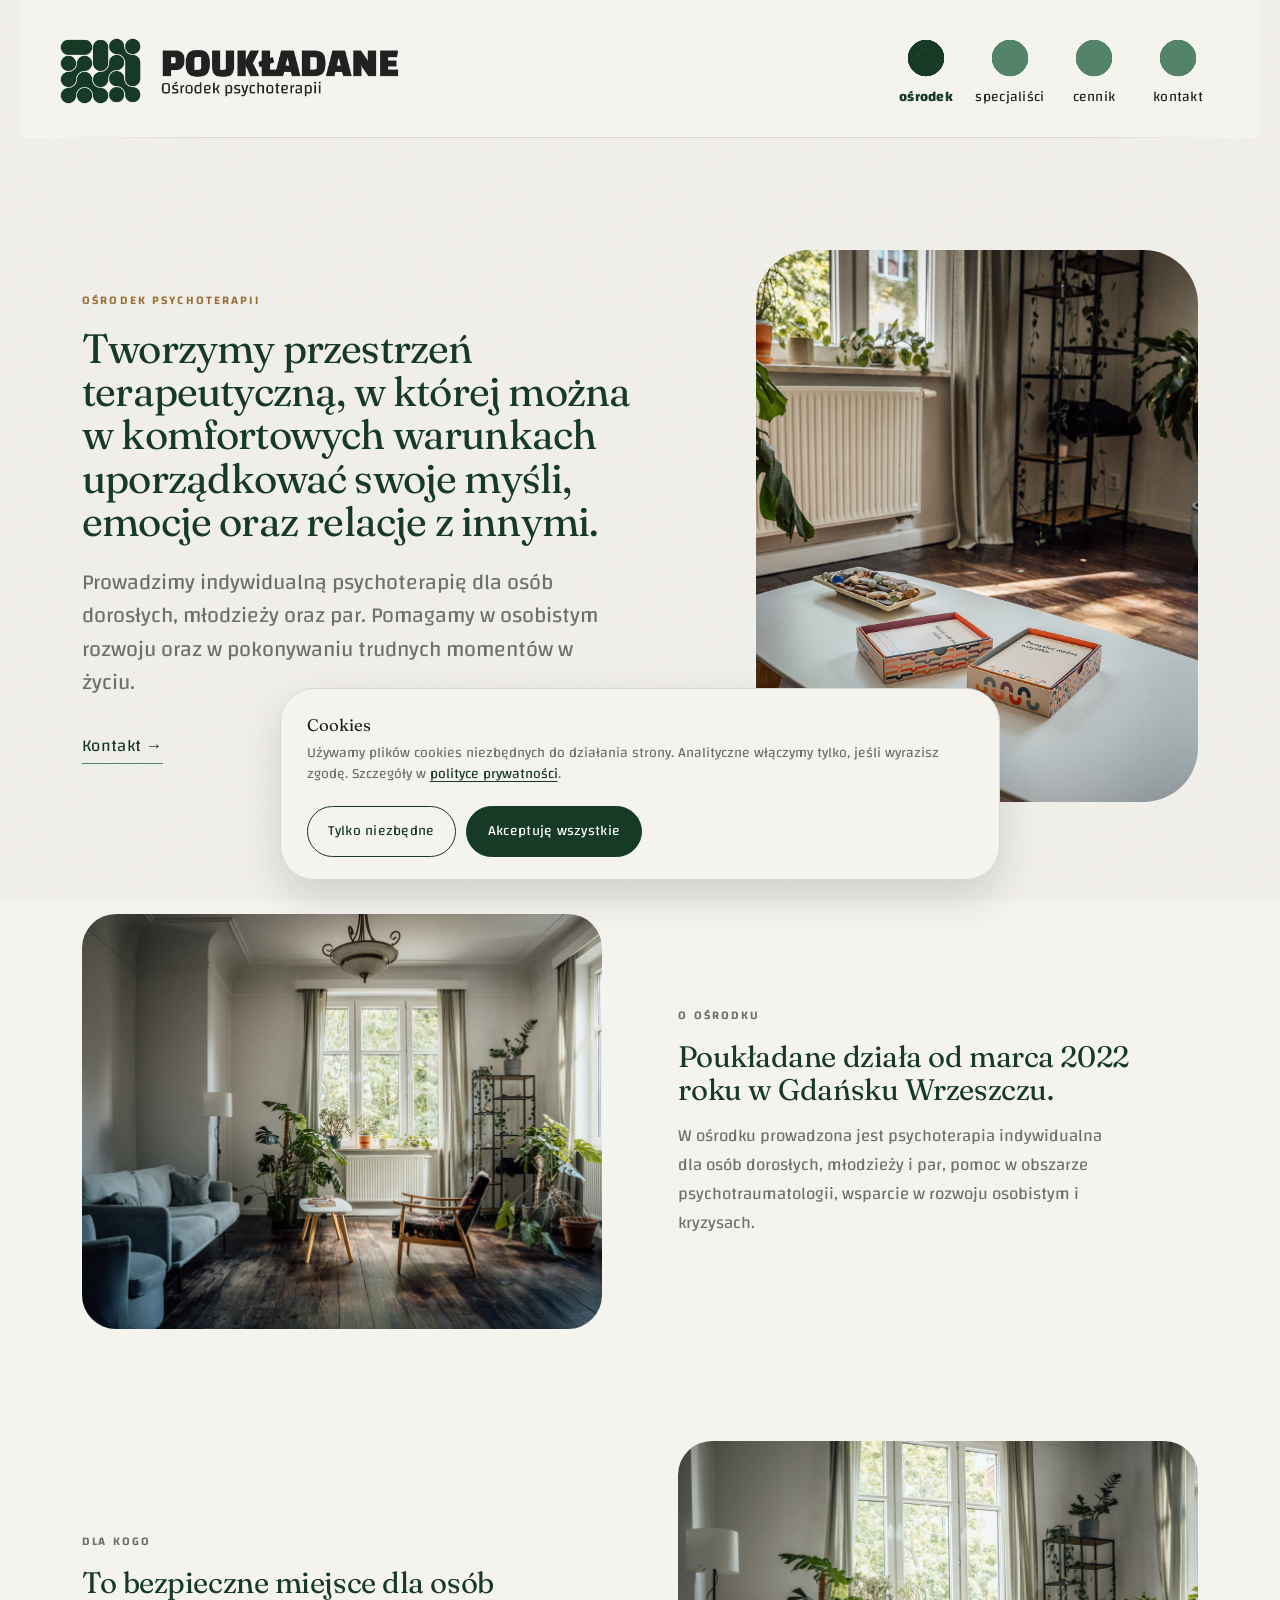
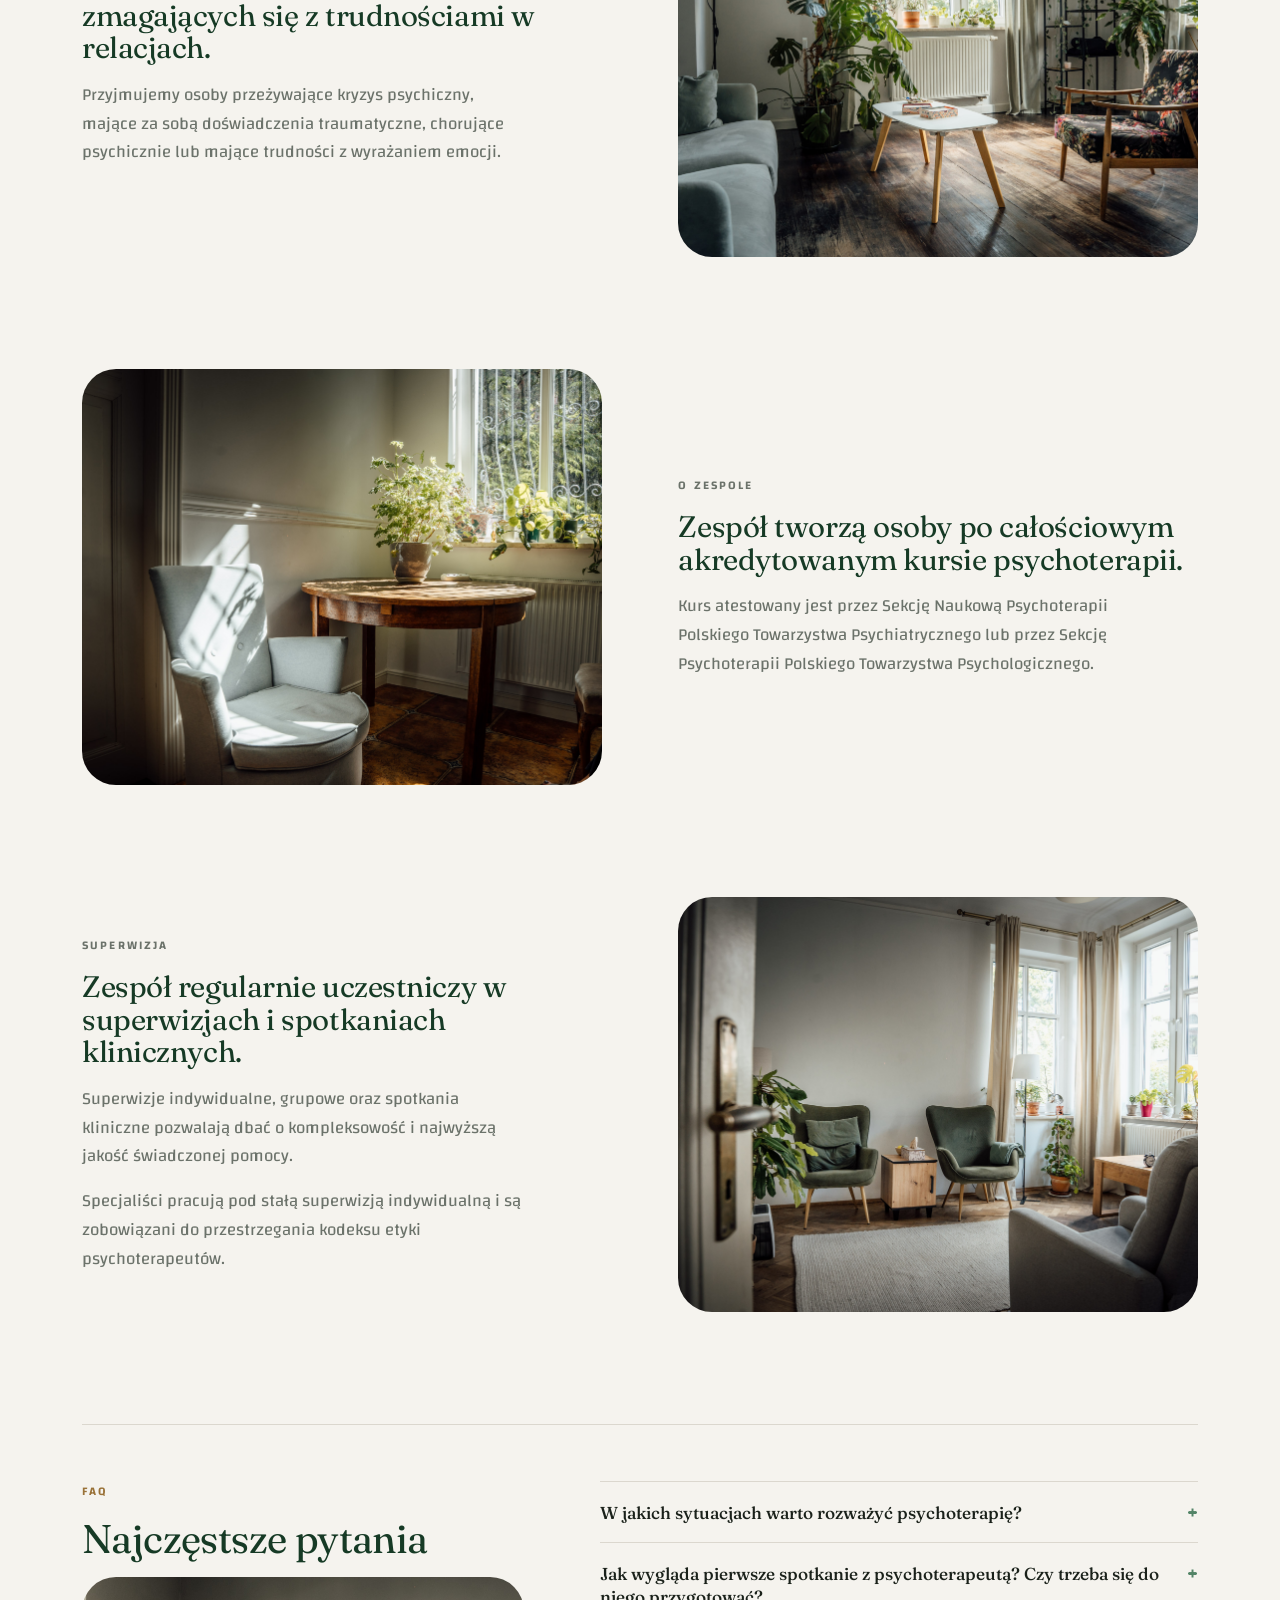
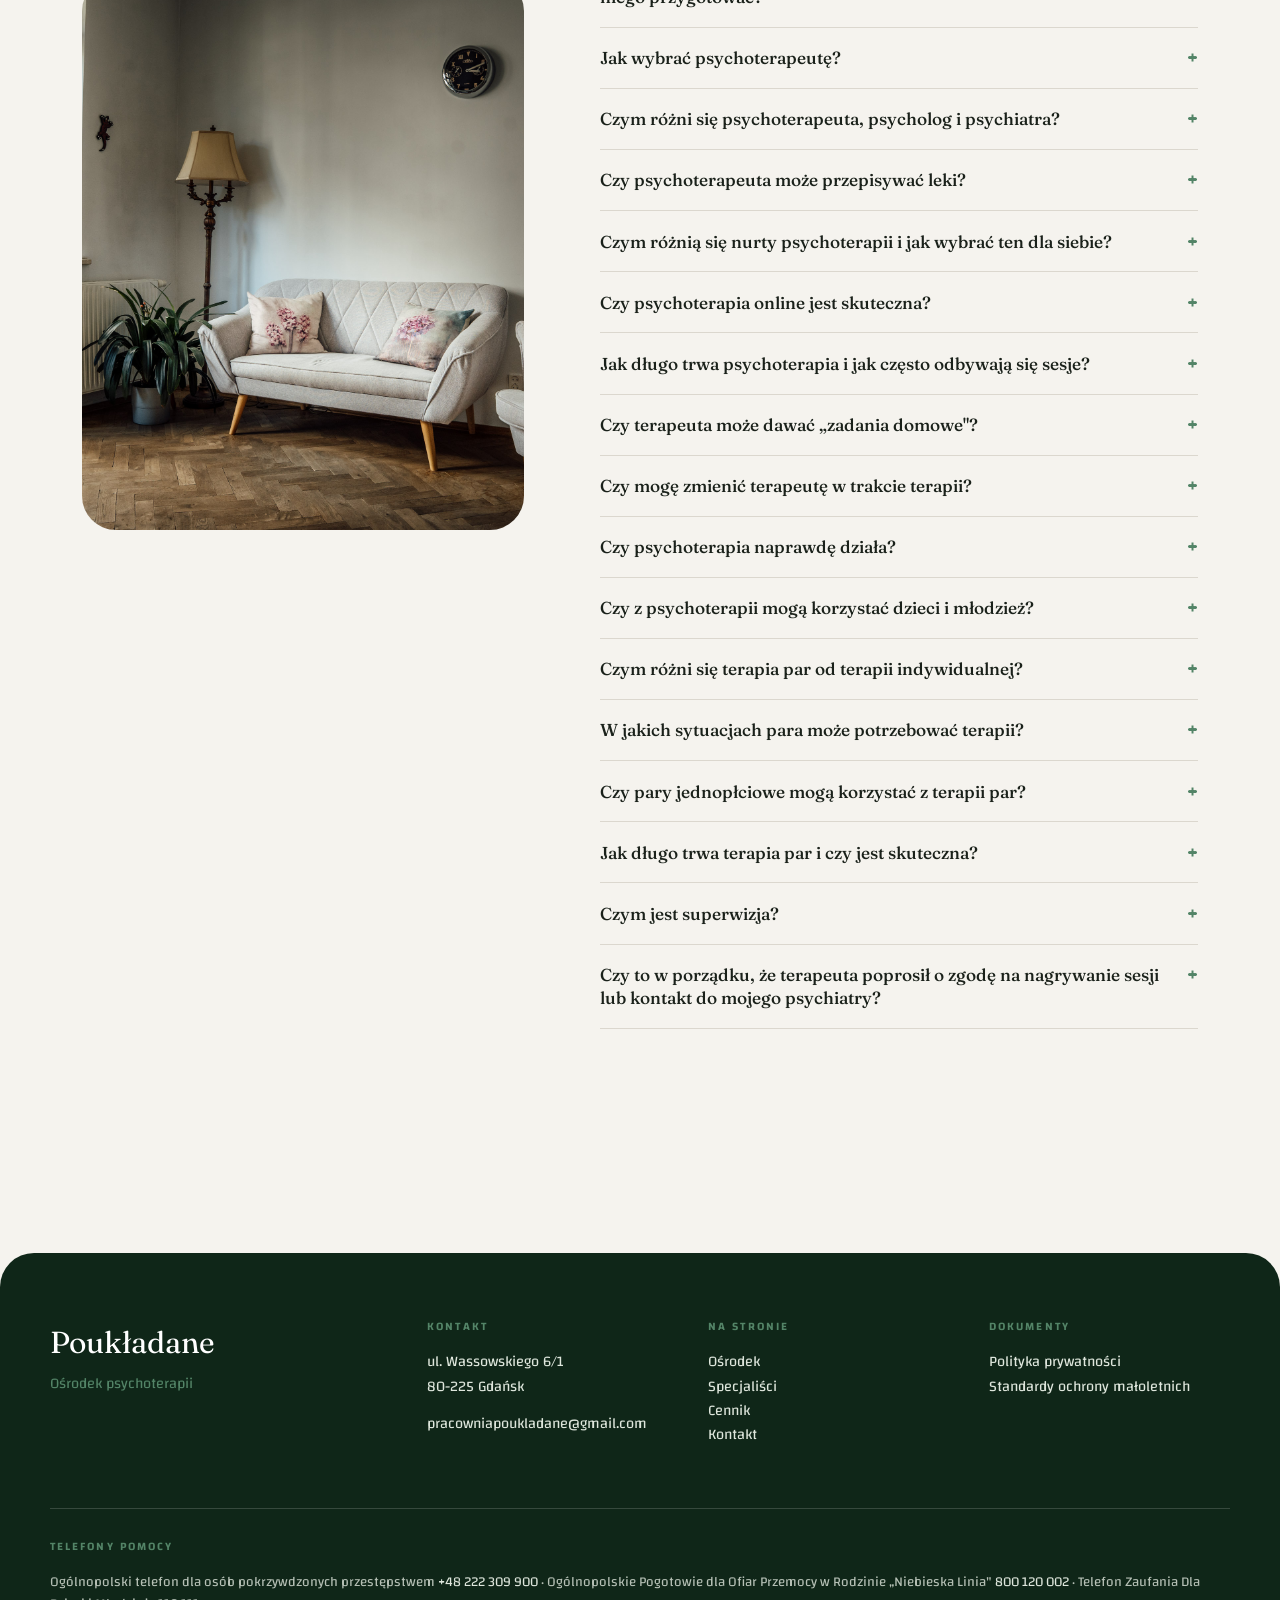
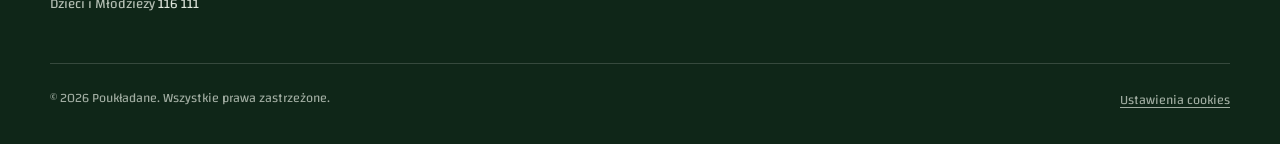
==== index.html @ e6a79c66 "Dodaj stronę Poukładane (z folderu Desktop) Co-Authored-By: Claude Haiku 5.5 <noreply@anthropic.com>" ====
<!DOCTYPE html>
<html lang="pl">
<head>
<meta charset="utf-8">
<meta name="viewport" content="width=device-width, initial-scale=1">
<title>Poukładane — Ośrodek psychoterapii w Gdańsku Wrzeszczu</title>
<meta name="description" content="Poukładane — ośrodek psychoterapii w Gdańsku Wrzeszczu. Psychoterapia indywidualna dla osób dorosłych, młodzieży i par, psychotraumatologia, wsparcie w rozwoju i kryzysach.">
<link rel="icon" href="fav.png" type="image/png">
<link rel="apple-touch-icon" href="fav.png">
<link rel="preconnect" href="https://fonts.googleapis.com">
<link rel="preconnect" href="https://fonts.gstatic.com" crossorigin>
<link href="https://fonts.googleapis.com/css2?family=Changa:wght@200..800&family=Fraunces:opsz,wght@9..144,300..700&display=swap" rel="stylesheet">
<link rel="stylesheet" href="styles.css">
</head>
<body>

<!-- Filtr gooey: musi być w DOM, ale jest niewidoczny -->
<svg class="goo-filter" aria-hidden="true">
  <defs>
    <!-- Obszar filtra rozszerzony, żeby rozmycie nie było przycinane przy krawędziach.
         Wysoki mnożnik kanału alfa (35) daje ostrą krawędź kropek —
         przy niższej wartości brzegi wychodziły miękkie i rozmyte. -->
    <filter id="gooeyness" x="-20%" y="-20%" width="140%" height="140%"
            color-interpolation-filters="sRGB">
      <feGaussianBlur in="SourceGraphic" stdDeviation="7" result="blur"/>
      <feColorMatrix in="blur" mode="matrix"
        values="1 0 0 0 0  0 1 0 0 0  0 0 1 0 0  0 0 0 35 -16" result="gooey"/>
      <feComposite in="SourceGraphic" in2="gooey" operator="atop"/>
    </filter>
  </defs>
</svg>

<!-- Belka: logo po lewej, menu po prawej -->
<header class="masthead">
  <a class="masthead__logo" href="#osrodek" data-goto="osrodek">
    <img class="logo" src="logo.png" alt="Poukładane — Ośrodek psychoterapii">
  </a>

  <nav class="nav" aria-label="Menu główne">
    <div class="nav__track">
      <input type="radio" name="nav" id="nav-osrodek"     class="nav__dot" value="osrodek" checked>
      <input type="radio" name="nav" id="nav-specjalisci" class="nav__dot" value="specjalisci">
      <input type="radio" name="nav" id="nav-cennik"      class="nav__dot" value="cennik">
      <input type="radio" name="nav" id="nav-kontakt"     class="nav__dot" value="kontakt">
      <span class="nav__ball" aria-hidden="true"></span>
    </div>
    <div class="nav__labels">
      <label class="nav__label" for="nav-osrodek">ośrodek</label>
      <label class="nav__label" for="nav-specjalisci">specjaliści</label>
      <label class="nav__label" for="nav-cennik">cennik</label>
      <label class="nav__label" for="nav-kontakt">kontakt</label>
    </div>
  </nav>
</header>

<main class="stage">
  <div class="panels">

    <!-- ══════════ OŚRODEK ══════════ -->
    <section class="panel" id="panel-osrodek">

      <div class="hero">
        <div class="hero__text">
          <p class="eyebrow">Ośrodek psychoterapii</p>
          <h1>Tworzymy przestrzeń terapeutyczną, w której można w komfortowych
          warunkach uporządkować swoje myśli, emocje oraz relacje z innymi.</h1>
          <p class="lead">Prowadzimy indywidualną psychoterapię dla osób dorosłych,
          młodzieży oraz par. Pomagamy w osobistym rozwoju oraz w pokonywaniu
          trudnych momentów w życiu.</p>
          <p class="hero__actions"><a class="cta__link" href="#kontakt" data-goto="kontakt">Kontakt →</a></p>
        </div>
        <figure class="hero__figure">
          <img src="IMG/Waso_01.jpg" alt="Wnętrze ośrodka Poukładane">
        </figure>
      </div>

      <div class="beat reveal">
        <figure class="beat__figure"><img src="IMG/Waso_02.jpg" alt="Wnętrze ośrodka" loading="lazy"></figure>
        <div class="beat__text">
          <p class="eyebrow">O ośrodku</p>
          <h2>Poukładane działa od marca 2022 roku w Gdańsku Wrzeszczu.</h2>
          <p>W ośrodku prowadzona jest psychoterapia indywidualna dla osób dorosłych,
          młodzieży i par, pomoc w obszarze psychotraumatologii, wsparcie w rozwoju
          osobistym i kryzysach.</p>
        </div>
      </div>

      <div class="beat beat--flip reveal">
        <figure class="beat__figure"><img src="IMG/Waso_03.jpg" alt="Wnętrze ośrodka" loading="lazy"></figure>
        <div class="beat__text">
          <p class="eyebrow">Dla kogo</p>
          <h2>To bezpieczne miejsce dla osób zmagających się z trudnościami w relacjach.</h2>
          <p>Przyjmujemy osoby przeżywające kryzys psychiczny, mające za sobą doświadczenia
          traumatyczne, chorujące psychicznie lub mające trudności z wyrażaniem emocji.</p>
        </div>
      </div>

      <div class="beat reveal">
        <figure class="beat__figure"><img src="IMG/Waso_04.jpg" alt="Wnętrze ośrodka" loading="lazy"></figure>
        <div class="beat__text">
          <p class="eyebrow">O zespole</p>
          <h2>Zespół tworzą osoby po całościowym akredytowanym kursie psychoterapii.</h2>
          <p>Kurs atestowany jest przez Sekcję Naukową Psychoterapii Polskiego Towarzystwa
          Psychiatrycznego lub przez Sekcję Psychoterapii Polskiego Towarzystwa
          Psychologicznego.</p>
        </div>
      </div>

      <div class="beat beat--flip reveal">
        <figure class="beat__figure"><img src="IMG/Waso_05.jpg" alt="Wnętrze ośrodka" loading="lazy"></figure>
        <div class="beat__text">
          <p class="eyebrow">Superwizja</p>
          <h2>Zespół regularnie uczestniczy w superwizjach i spotkaniach klinicznych.</h2>
          <p>Superwizje indywidualne, grupowe oraz spotkania kliniczne pozwalają dbać
          o kompleksowość i najwyższą jakość świadczonej pomocy.</p>
          <p>Specjaliści pracują pod stałą superwizją indywidualną i są zobowiązani
          do przestrzegania kodeksu etyki psychoterapeutów.</p>
        </div>
      </div>

      <!-- ── FAQ ── -->
      <section class="block">
        <div class="faq">
          <div class="faq__head">
            <p class="eyebrow">FAQ</p>
            <h2>Najczęstsze pytania</h2>
            <figure class="faq__figure reveal"><img src="IMG/Waso_06.jpg" alt="Wnętrze ośrodka" loading="lazy"></figure>
          </div>

          <div class="faq__list">
            <details>
              <summary>W jakich sytuacjach warto rozważyć psychoterapię?</summary>
              <p>Na terapię warto się zgłosić zawsze wtedy, gdy czujesz, że coś w Twoim życiu
              sprawia Ci trudność, przytłacza Cię, niepokoi lub powtarza się, mimo Twoich starań,
              żeby to zmienić.</p>
              <p>Psychoterapia może pomóc, jeśli:</p>
              <ul>
                <li>trudno Ci radzić sobie z emocjami, stresem, lękiem czy poczuciem winy,</li>
                <li>masz problemy w relacjach, w pracy lub w podejmowaniu decyzji,</li>
                <li>przeżywasz żałobę, stratę, rozstanie,</li>
                <li>chcesz lepiej zrozumieć siebie, swoje potrzeby i sposób funkcjonowania.</li>
              </ul>
              <p>Nie musisz mieć jasno określonego celu — psychoterapeuta pomoże Ci go wspólnie
              doprecyzować podczas pierwszych spotkań.</p>
            </details>

            <details>
              <summary>Jak wygląda pierwsze spotkanie z psychoterapeutą? Czy trzeba się do niego przygotować?</summary>
              <p>Nie musisz się specjalnie przygotowywać. Pierwsza konsultacja to rozmowa, podczas
              której terapeuta stara się poznać Twoją sytuację, zrozumieć, co Cię do niego sprowadza
              i jak mógłby Ci pomóc.</p>
              <p>To też moment, żebyś Ty mogła/mógł zobaczyć, czy dobrze czujesz się w kontakcie
              z tą osobą.</p>
              <p>Warto jedynie pomyśleć, co skłoniło Cię do poszukania pomocy i czego potrzebujesz —
              resztę ustalicie wspólnie.</p>
            </details>

            <details>
              <summary>Jak wybrać psychoterapeutę?</summary>
              <p>Najważniejsze jest to, byś czuł/a się z terapeutą bezpiecznie i swobodnie. Warto
              zwrócić uwagę na jego kwalifikacje (ukończona szkoła psychoterapii, doświadczenie,
              superwizja), ale też na to, czy sposób jego pracy Ci odpowiada.</p>
              <p>Zaufanie i poczucie zrozumienia to podstawa skutecznej terapii.</p>
            </details>

            <details>
              <summary>Czym różni się psychoterapeuta, psycholog i psychiatra?</summary>
              <p><strong>Psycholog</strong> — ukończył studia psychologiczne. Może prowadzić diagnozy
              psychologiczne, konsultacje i udzielać wsparcia.</p>
              <p><strong>Psychoterapeuta</strong> — to osoba z wyższym wykształceniem (najczęściej
              po studiach psychologicznych) po dodatkowym, kilkuletnim szkoleniu z psychoterapii,
              przygotowana do prowadzenia długoterminowej pracy terapeutycznej.</p>
              <p><strong>Psychiatra</strong> — to lekarz, który może przepisywać leki i prowadzić
              leczenie farmakologiczne. Zdarza się, że psychiatrzy mają również ukończone szkolenie
              z psychoterapii i pracują także terapeutycznie.</p>
              <p>Czasem skuteczne wsparcie wymaga współpracy tych specjalistów.</p>
            </details>

            <details>
              <summary>Czy psychoterapeuta może przepisywać leki?</summary>
              <p>Nie. Leki może przepisać tylko lekarz psychiatra. Jeśli terapeuta uzna,
              że farmakoterapia mogłaby Ci pomóc, zaproponuje konsultację u psychiatry.</p>
            </details>

            <details>
              <summary>Czym różnią się nurty psychoterapii i jak wybrać ten dla siebie?</summary>
              <p>Psychoterapia ma różne „języki" — czyli nurty, np. psychodynamiczny,
              poznawczo-behawioralny, systemowy czy humanistyczny. Różnią się podejściem i metodami,
              ale cel jest wspólny: zrozumienie Ciebie i wsparcie w zmianie.</p>
              <p>Nie musisz znać się na nurtach — terapeuta wyjaśni, jak pracuje i czy to podejście
              może być dla Ciebie odpowiednie.</p>
            </details>

            <details>
              <summary>Czy psychoterapia online jest skuteczna?</summary>
              <p>Tak. Psychoterapia online jest pełnoprawną i skuteczną formą pracy terapeutycznej,
              także jeśli z jakiegoś powodu nie możesz lub nie chcesz spotykać się na żywo, to jest
              to dobra alternatywa. Spotkania odbywają się przez bezpieczne platformy wideo,
              a terapeuta pracuje w taki sam sposób, jak w gabinecie.</p>
              <p>Warto jednak zaznaczyć, że nie wszyscy terapeuci oferują terapię online.</p>
            </details>

            <details>
              <summary>Jak długo trwa psychoterapia i jak często odbywają się sesje?</summary>
              <p>Czas trwania terapii zależy od Twoich potrzeb i celów. Zazwyczaj spotkania
              odbywają się raz w tygodniu i trwają 50 minut.</p>
              <p>Niektóre terapie trwają kilka miesięcy, inne — rok lub kilka lat. Ważne, by tempo
              było dostosowane do Ciebie i Twojej gotowości na zmianę.</p>
            </details>

            <details>
              <summary>Czy terapeuta może dawać „zadania domowe"?</summary>
              <p>Czasem tak. Niektórzy terapeuci proponują refleksje lub ćwiczenia między sesjami —
              ma to pomóc w utrwalaniu zmian. Nie jest to jednak obowiązek — każda terapia ma inny
              rytm i styl pracy.</p>
            </details>

            <details>
              <summary>Czy mogę zmienić terapeutę w trakcie terapii?</summary>
              <p>Tak, możesz. Warto jednak najpierw porozmawiać o tym ze swoim terapeutą — otwarcie
              i szczerze. Taka rozmowa często bywa ważnym momentem w procesie i może pomóc zrozumieć,
              co się dzieje w relacji terapeutycznej.</p>
              <p>Jeśli po rozmowie nadal chcesz zmienić terapeutę, dobrze jest wspólnie podsumować
              dotychczasową pracę i zakończyć terapię w sposób domknięty.</p>
            </details>

            <details>
              <summary>Czy psychoterapia naprawdę działa?</summary>
              <p>Tak — skuteczność psychoterapii została potwierdzona w wielu badaniach naukowych.</p>
              <p>Efekty to m.in. lepsze rozumienie siebie, większa odporność emocjonalna, poprawa
              relacji i jakości życia.</p>
              <p>Zmiana bywa procesem, który wymaga czasu i zaangażowania, ale naprawdę przynosi
              trwałe rezultaty.</p>
            </details>

            <details>
              <summary>Czy z psychoterapii mogą korzystać dzieci i młodzież?</summary>
              <p>Tak. W naszym ośrodku pracują terapeuci specjalizujący się w pracy z dziećmi
              i nastolatkami.</p>
              <p>Terapia dzieci różni się od terapii dorosłych — często wykorzystuje zabawę, rysunek,
              metaforę. Rodzice lub opiekunowie są zwykle włączeni w proces terapeutyczny.</p>
            </details>

            <details>
              <summary>Czym różni się terapia par od terapii indywidualnej?</summary>
              <p>W terapii par pracujemy nad relacją — nad sposobem komunikacji, bliskością,
              zrozumieniem siebie nawzajem.</p>
              <p>To nie terapia jednej osoby „przeciwko" drugiej, lecz wspólna przestrzeń do rozmowy
              i odbudowy więzi.</p>
            </details>

            <details>
              <summary>W jakich sytuacjach para może potrzebować terapii?</summary>
              <p>Kiedy w relacji pojawia się trudność, której nie udaje się wspólnie przezwyciężyć —
              np. częste konflikty, brak bliskości, trudność w komunikacji, zdrada, rozbieżne potrzeby.</p>
              <p>Terapia par to szansa na lepsze zrozumienie siebie i partnera, niezależnie od tego,
              czy para chce odbudować związek, czy dojść do decyzji o rozstaniu w sposób spokojny
              i świadomy.</p>
            </details>

            <details>
              <summary>Czy pary jednopłciowe mogą korzystać z terapii par?</summary>
              <p>Oczywiście. Terapia par jest dla wszystkich osób tworzących związek — niezależnie
              od płci czy orientacji. Każda relacja może potrzebować wsparcia i zrozumienia.</p>
            </details>

            <details>
              <summary>Jak długo trwa terapia par i czy jest skuteczna?</summary>
              <p>Czas trwania zależy od problemu i motywacji obojga partnerów. Zazwyczaj trwa kilka
              miesięcy do około roku.</p>
              <p>Skuteczność terapii zależy od zaangażowania i gotowości do pracy po obu stronach —
              terapeuty i pary.</p>
            </details>

            <details>
              <summary>Czym jest superwizja?</summary>
              <p>Superwizja to spotkania psychoterapeuty z bardziej doświadczonym specjalistą,
              podczas których omawia on swoją pracę (anonimowo, bez danych osobowych pacjentów).</p>
              <p>Celem superwizji jest zapewnienie najwyższej jakości terapii i bezpieczeństwa
              dla pacjentów.</p>
            </details>

            <details>
              <summary>Czy to w porządku, że terapeuta poprosił o zgodę na nagrywanie sesji lub kontakt do mojego psychiatry?</summary>
              <p>Tak — to standardowe, etyczne praktyki.</p>
              <p>Terapeuta może poprosić o zgodę na nagranie sesji wyłącznie w celach szkoleniowych
              lub superwizyjnych, zawsze z Twoją pisemną zgodą.</p>
              <p>Kontakt do psychiatry lub innego specjalisty może być potrzebny dla zapewnienia
              ciągłości opieki i bezpieczeństwa — zawsze z poszanowaniem Twojej prywatności.</p>
            </details>
          </div>
        </div>
      </section>
    </section>

    <!-- ══════════ SPECJALIŚCI ══════════ -->
    <section class="panel" id="panel-specjalisci" hidden>
      <div class="opener">
        <p class="eyebrow">Specjaliści</p>
        <h1>Zespół</h1>
      </div>

      <div class="beat reveal">
        <figure class="beat__figure beat__figure--round"><img src="IMG/portrait.jpg" alt="Dorota Pytel" loading="lazy"></figure>
        <div class="beat__text">
          <p class="role">certyfikowany psychotraumatolog, psychoterapeutka, terapeutka rodzinna,
          socjoterapeutka, pedagog resocjalizacji</p>
          <h2>Dorota Pytel</h2>
          <p>Specjalizuje się w terapii indywidualnej dla nastolatków i dorosłych, którzy doświadczyli
          kryzysu, traumy lub trudności emocjonalnych. Pracuje również z osobami z depresją,
          zaburzeniem osobowości. Pracuje z parami i rodzinami, wspierając ich w lepszym rozumieniu
          siebie i poprawie komunikacji. Prowadzi diagnozę w kierunku dysocjacyjnych zaburzeń
          tożsamości testem TADS-I oraz diagnozy psychotraumatologiczne.</p>
          <p class="note">Ukończyła całościowy kurs psychoterapii atestowany przez Polskie Towarzystwo
          Psychiatryczne i akredytowany przez Polskie Towarzystwo Psychologiczne, czteroletnie
          szkolenie z psychotraumatologii, Podyplomowe Studia Psychologii Klinicznej, szkolenie
          z Systemowej Terapii Rodzin, Studium Zaburzeń Odżywiania przy Ogólnopolskim Centrum
          Zaburzeń Odżywiania. Aktualnie uczy się w Podyplomowym Studium Psychoterapii dzieci
          i młodzieży. Pracuje w nurcie integracyjnym ze szczególnym uwzględnieniem nurtu
          psychodynamicznego i systemowego.</p>
        </div>
      </div>

      <div class="beat reveal">
        <figure class="beat__figure beat__figure--round"><img src="IMG/portrait.jpg" alt="Sylwia Ćwiek-Górska" loading="lazy"></figure>
        <div class="beat__text">
          <p class="role">psycholog, psychoterapeutka w procesie certyfikacji</p>
          <h2>Sylwia Ćwiek-Górska</h2>
          <p>Prowadzi psychoterapię indywidualną dla osób dorosłych.</p>
          <p class="note">Ukończyła całościowy akredytowany kurs psychoterapii atestowany przez
          SNP PTP i SP PTP. Członkini Sekcji Naukowej Psychoterapii Polskiego Towarzystwa
          Psychiatrycznego oraz Sekcji Psychoterapii Polskiego Towarzystwa Psychologicznego.
          Pracuje w podejściu ericksonowskim.</p>
        </div>
      </div>

      <div class="beat reveal">
        <figure class="beat__figure beat__figure--round"><img src="IMG/portrait.jpg" alt="Anna Szymańczyk" loading="lazy"></figure>
        <div class="beat__text">
          <p class="role">psycholog i psychoterapeutka w trakcie certyfikacji</p>
          <h2>Anna Szymańczyk</h2>
          <p>Pracuje z osobami dorosłymi. Ma doświadczenie w pracy z osobami przeżywającymi różnego
          rodzaju traumy, kryzysy oraz stratę. Zawodowo była związana ze szpitalem św. Wojciecha
          w Gdańsku, gdzie udzielała wsparcia psychologicznego kobietom w okresie okołoporodowym.
          W ramach projektu „Przystanek Mama" prowadziła konsultacje psychologiczne, koncentrując się
          na wczesnym wykrywaniu depresji poporodowej.</p>
          <p class="note">Stale rozwija swoje kompetencje, uczestnicząc w licznych kursach
          i szkoleniach. Jest członkiem Sekcji Psychoterapii Polskiego Towarzystwa Psychologicznego.
          Pracuje w oparciu o model integracyjny, łącząc podejścia różnych szkół psychoterapeutycznych
          i indywidualnie dostosowując metody pracy do potrzeb pacjentów.</p>
        </div>
      </div>

      <div class="beat reveal">
        <figure class="beat__figure beat__figure--round"><img src="IMG/portrait.jpg" alt="Agnieszka Nowak" loading="lazy"></figure>
        <div class="beat__text">
          <p class="role">psycholożka, psychoterapeutka integratywna i psychodietetyczka</p>
          <h2>Agnieszka Nowak</h2>
          <p>Certyfikowana Terapeutka Psychoterapii Pozytywnej Transkulturowej (WAPP, Wiesbaden,
          Niemcy). Członkini Polskiego Towarzystwa Psychoterapii Stosowanej (PTPS).</p>
          <p class="note">Pracuje w nurcie integratywnym, łącząc techniki ericksonowskie, systemowe
          i Psychoterapię Pozytywną Transkulturową. Jej podejście opiera się na akceptacji,
          elastyczności i dostosowaniu metod do indywidualnych potrzeb pacjenta, co umożliwia rozwój
          jego wewnętrznego potencjału.</p>
        </div>
      </div>

      <div class="beat reveal">
        <figure class="beat__figure beat__figure--round"><img src="IMG/portrait.jpg" alt="Miriam Gajda" loading="lazy"></figure>
        <div class="beat__text">
          <p class="role">psycholog, psychoonkolog i psychoterapeutka</p>
          <h2>Miriam Gajda</h2>
          <p>Prowadzi psychoterapię indywidualną (dorosłych i młodzieży), terapię par oraz rodzin.
          Zajmuje się również szkoleniami i warsztatami z obszaru psychoedukacji i rozwoju
          umiejętności miękkich.</p>
          <p class="note">Pracuje integracyjnie w podejściach systemowym i humanistycznym (Gestalt),
          wykorzystując również techniki poznawczo-behawioralne oraz ACT (Terapia Akceptacji
          i Zaangażowania). Doświadczenie zdobywała pracując w gabinecie prywatnym, podczas pracy
          i staży klinicznych na oddziałach psychiatrycznych, w środowiskowych domach samopomocy
          oraz w hospicjum.</p>
        </div>
      </div>
    </section>

    <!-- ══════════ CENNIK ══════════ -->
    <section class="panel" id="panel-cennik" hidden>
      <div class="opener">
        <p class="eyebrow">Stawki</p>
        <h1>Cennik</h1>
      </div>

      <table class="price">
        <tbody>
          <tr>
            <th scope="row">konsultacja<span>pierwsze 2-4 spotkania poprzedzające rozpoczęcie psychoterapii</span></th>
            <td>50 min</td>
            <td>180-220 zł</td>
          </tr>
          <tr>
            <th scope="row">psychoterapia indywidualna<span>po okresie konsultacyjnym, dotyczy osób dorosłych i młodzieży po 13 r.ż.</span></th>
            <td>50 min</td>
            <td>180-220 zł</td>
          </tr>
          <tr>
            <th scope="row">psychoterapia pary</th>
            <td>50 min</td>
            <td>250 zł</td>
          </tr>
          <tr>
            <th scope="row">terapia rodzinna</th>
            <td>75 min</td>
            <td>300 zł</td>
          </tr>
        </tbody>
      </table>

      <figure class="wide-figure reveal">
        <img src="IMG/Waso_07.jpg" alt="Wnętrze ośrodka" loading="lazy">
      </figure>
    </section>

    <!-- ══════════ KONTAKT ══════════ -->
    <section class="panel" id="panel-kontakt" hidden>
      <div class="opener">
        <p class="eyebrow">Rejestracja</p>
        <h1>Kontakt</h1>
      </div>

      <div class="beat reveal">
        <figure class="beat__figure"><img src="IMG/Waso_08.jpg" alt="Wnętrze ośrodka" loading="lazy"></figure>
        <div class="beat__text">
          <h2>Poukładane Ośrodek Psychoterapii</h2>
          <p>ul. Wassowskiego 6/1<br>80-225 Gdańsk</p>
          <p><a href="mailto:pracowniapoukladane@gmail.com">pracowniapoukladane@gmail.com</a></p>
        </div>
      </div>

      <figure class="wide-figure reveal">
        <img src="IMG/Waso_09.jpg" alt="Wnętrze ośrodka" loading="lazy">
      </figure>
    </section>

  </div>
</main>

<footer class="footer">
  <div class="footer__inner">
    <div class="footer__brand">
      <p class="footer__name">Poukładane</p>
      <p class="footer__tag">Ośrodek psychoterapii</p>
    </div>

    <div class="footer__col">
      <p class="footer__head">Kontakt</p>
      <p>ul. Wassowskiego 6/1<br>80-225 Gdańsk</p>
      <p><a href="mailto:pracowniapoukladane@gmail.com">pracowniapoukladane@gmail.com</a></p>
    </div>

    <div class="footer__col">
      <p class="footer__head">Na stronie</p>
      <p>
        <a href="#osrodek" data-goto="osrodek">Ośrodek</a><br>
        <a href="#specjalisci" data-goto="specjalisci">Specjaliści</a><br>
        <a href="#cennik" data-goto="cennik">Cennik</a><br>
        <a href="#kontakt" data-goto="kontakt">Kontakt</a>
      </p>
    </div>

    <div class="footer__col">
      <p class="footer__head">Dokumenty</p>
      <p>
        <a href="polityka-prywatnosci.html">Polityka prywatności</a><br>
        <a href="standardy-ochrony-maloletnich.html">Standardy ochrony małoletnich</a>
      </p>
    </div>
  </div>

  <div class="footer__help">
    <p class="footer__head">Telefony pomocy</p>
    <p>
      Ogólnopolski telefon dla osób pokrzywdzonych przestępstwem <a href="tel:+48222309900">+48 222 309 900</a> ·
      Ogólnopolskie Pogotowie dla Ofiar Przemocy w Rodzinie „Niebieska Linia" <a href="tel:800120002">800 120 002</a> ·
      Telefon Zaufania Dla Dzieci i Młodzieży <a href="tel:116111">116 111</a>
    </p>
  </div>

  <div class="footer__base">
    <p>© <span id="year">2026</span> Poukładane. Wszystkie prawa zastrzeżone.</p>
    <p><button class="footer__cookies" type="button" data-cookie-reopen>Ustawienia cookies</button></p>
  </div>
</footer>

<!-- Powrót na górę -->
<button class="to-top" type="button" data-to-top aria-label="Wróć na górę strony">
  <svg viewBox="0 0 24 24" aria-hidden="true" focusable="false">
    <path d="M12 19V5M12 5l-6 6M12 5l6 6" fill="none" stroke="currentColor"
          stroke-width="1.8" stroke-linecap="round" stroke-linejoin="round"/>
  </svg>
</button>

<!-- Baner cookies -->
<div class="cookies" id="cookies" hidden>
  <div class="cookies__text">
    <p class="cookies__title">Cookies</p>
    <p>Używamy plików cookies niezbędnych do działania strony. Analityczne włączymy tylko,
    jeśli wyrazisz zgodę. Szczegóły w <a href="polityka-prywatnosci.html">polityce prywatności</a>.</p>
  </div>
  <div class="cookies__actions">
    <button class="btn btn--ghost" type="button" data-cookie="reject">Tylko niezbędne</button>
    <button class="btn" type="button" data-cookie="accept">Akceptuję wszystkie</button>
  </div>
</div>

<script src="script.js"></script>
</body>
</html>
---- styles.css ----
/* ════════════════════════════════════════════
   POUKŁADANE — style
   ════════════════════════════════════════════ */

:root{
  /* paleta */
  --bg:        #F5F3EE;   /* papierowa, lekko ciepła biel */
  --main:      #163A25;   /* kolor marki */
  --secondary: #538467;   /* kolor marki — wspierający */
  --brass:     #9A7238;   /* ciepły akcent */
  --ink:       #1A211A;
  --muted:     #6B726A;
  --hair:      #DBD7CE;
  --deep:      #0F2618;   /* stopka */

  --font-display: "Fraunces", Georgia, serif;
  --font-ui:      "Changa", sans-serif;

  /* menu — wymiary 1:1 z oryginalnego kodu */
  --dot: 38px;        /* średnica kropki */
  --dot-mx: 23px;     /* margines poziomy — odstęp między kropkami */
  --dot-my: 7px;      /* margines pionowy — wysokość rzędu */
  --ball: 19px;       /* średnica wskaźnika */
  --pitch: 84px;      /* rozstaw = --dot + 2 × --dot-mx */

  --travel: 800ms;

  /* zaokrąglenia zdjęć */
  --round: 34px;
}

*{ box-sizing: border-box; }

html{ scroll-behavior: smooth; }

body{
  position: relative;
  margin: 0;
  overflow-x: hidden;
  background: var(--bg);
  color: var(--ink);
  font-family: var(--font-ui);
  font-size: 17px;
  line-height: 1.7;
  -webkit-font-smoothing: antialiased;
}

/* delikatne ziarno papieru zamiast animowanych plamek */
body::before{
  content: "";
  position: fixed;
  inset: 0;
  z-index: 0;
  pointer-events: none;
  opacity: .32;
  background-image: url("data:image/svg+xml,%3Csvg xmlns='http://www.w3.org/2000/svg' width='160' height='160'%3E%3Cfilter id='n'%3E%3CfeTurbulence type='fractalNoise' baseFrequency='.85' numOctaves='3'/%3E%3C/filter%3E%3Crect width='100%25' height='100%25' filter='url(%23n)' opacity='.5'/%3E%3C/svg%3E");
}

.goo-filter{ position: absolute; width: 0; height: 0; left: -9999px; }

/* ────────────────────────────────────────────
   BELKA — logo po lewej, menu po prawej
   ──────────────────────────────────────────── */
.masthead{
  position: sticky;
  top: 0;
  z-index: 30;
  background: var(--bg);
  display: grid;
  grid-template-columns: auto 1fr;
  align-items: center;
  gap: clamp(3rem, 10vw, 9rem);
  max-width: 1240px;
  margin: 0 auto;
  padding: 2rem 2.5rem 1.75rem;
}

/* delikatny cień, gdy belka przykleja się do góry i podjeżdża pod nią treść */
.masthead{ transition: box-shadow .3s ease, padding .3s ease; }
body.is-stuck .masthead{ box-shadow: 0 6px 22px rgba(15, 38, 24, .07); }

/* cienka linia pod belką — na całą szerokość okna */
.masthead::after{
  content: "";
  position: absolute;
  left: 2.5rem;
  right: 2.5rem;
  bottom: 0;
  height: 1px;
  background: linear-gradient(to right, transparent, var(--hair) 12%, var(--hair) 88%, transparent);
}

.masthead__logo{ display: block; line-height: 0; }

/* podstrony tekstowe: w belce jest samo logo */
.masthead:not(:has(.nav)){ grid-template-columns: 1fr; }

.logo{
  width: min(340px, 62vw);
  height: auto;
  display: block;
}

.masthead__spacer{ display: none; }

/* ────────────────────────────────────────────
   MENU — gooey (mechanika i wymiary 1:1 z oryginału)
   ──────────────────────────────────────────── */
.nav{
  display: flex;
  flex-direction: column;
  align-items: flex-end;
  justify-self: end;
}

.nav__track{
  display: flex;
  filter: url('#gooeyness');
  overflow: hidden;
  position: relative;

  /* własna warstwa kompozycji — filtr rasteryzuje się wtedy w pełnej
     rozdzielczości ekranu, także na wyświetlaczach o dużej gęstości */
  transform: translateZ(0);
  will-change: filter;
}

.nav__dot{
  -moz-appearance: none;
  -webkit-appearance: none;
  appearance: none;
  border-radius: 50%;
  border: 10px solid var(--secondary);
  background: var(--secondary);
  cursor: pointer;
  height: var(--dot);
  width: var(--dot);
  margin: var(--dot-my) var(--dot-mx);
  outline: 0;
  -webkit-tap-highlight-color: transparent;
  transition: border-color var(--travel);
}
.nav__dot.is-active{ border-color: var(--main); }

.nav__ball{
  background: var(--main);
  border-radius: 50%;
  height: var(--ball);
  width: var(--ball);
  left: calc((var(--pitch) - var(--ball)) / 2);
  top:  calc((var(--dot) + 2 * var(--dot-my) - var(--ball)) / 2);
  pointer-events: none;
  position: absolute;
  transform: translateX(0);
  transition: transform var(--travel);
}

.nav__labels{ display: flex; margin-top: .1rem; }

.nav__label{
  color: var(--ink);
  cursor: pointer;
  width: var(--pitch);
  text-align: center;
  font-size: .88rem;
  letter-spacing: .02em;
  white-space: nowrap;
  -webkit-tap-highlight-color: transparent;
  transition: color var(--travel);
}
.nav__label:hover{ color: var(--main); }
.nav__label.is-active{ color: var(--main); font-weight: 700; }

.nav__dot:focus-visible{ outline: 2px solid var(--main); outline-offset: 2px; }

/* ────────────────────────────────────────────
   SCENA
   ──────────────────────────────────────────── */
.stage{
  position: relative;
  z-index: 1;
  max-width: 1180px;
  margin: 0 auto;
  padding: 3rem 2rem 7rem;
  min-height: 60vh;
}

.panels{ position: relative; }

.panel[hidden]{ display: none; }

.panel.is-leaving{
  position: absolute;
  inset: 0;
  pointer-events: none;
}

.panel.enter-right{ animation: enter-right var(--travel) ease both; }
.panel.enter-left { animation: enter-left  var(--travel) ease both; }
.panel.leave-left { animation: leave-left  var(--travel) ease both; }
.panel.leave-right{ animation: leave-right var(--travel) ease both; }

@keyframes enter-right{ from{ transform: translateX(100vw); } to{ transform: translateX(0); } }
@keyframes enter-left { from{ transform: translateX(-100vw); } to{ transform: translateX(0); } }
@keyframes leave-left { from{ transform: translateX(0); } to{ transform: translateX(-100vw); } }
@keyframes leave-right{ from{ transform: translateX(0); } to{ transform: translateX(100vw); } }

/* ────────────────────────────────────────────
   TYPOGRAFIA
   ──────────────────────────────────────────── */
.eyebrow{
  font-size: .74rem;
  font-weight: 600;
  letter-spacing: .18em;
  text-transform: uppercase;
  color: var(--brass);
  margin: 0 0 1rem;
}

h1{
  font-family: var(--font-display);
  font-optical-sizing: auto;
  font-size: clamp(2.4rem, 5vw, 3.8rem);
  font-weight: 400;
  line-height: 1.06;
  letter-spacing: -.02em;
  margin: 0 0 1.4rem;
  color: var(--main);
}

h2{
  font-family: var(--font-display);
  font-optical-sizing: auto;
  font-size: clamp(1.7rem, 3.4vw, 2.5rem);
  font-weight: 400;
  line-height: 1.1;
  letter-spacing: -.015em;
  margin: 0 0 1rem;
  color: var(--main);
}

.lead{
  font-size: clamp(1.15rem, 2vw, 1.35rem);
  line-height: 1.55;
  max-width: 46ch;
  color: var(--muted);
  margin: 0;
}

p{ margin: 0 0 1rem; }

a{ color: var(--main); text-decoration-thickness: 1px; text-underline-offset: 3px; }
a:hover{ color: var(--brass); }

/* otwarcie sekcji */
.opener{
  padding: 1.5rem 0 5rem;
  max-width: 52ch;
}
.opener h1{ max-width: 20ch; }
.opener .lead{ max-width: 48ch; }

/* ────────────────────────────────────────────
   ZDJĘCIA
   ──────────────────────────────────────────── */
figure{ margin: 0; }

figure img{
  display: block;
  width: 100%;
  height: 100%;
  object-fit: cover;
}

.reveal{
  opacity: 0;
  transform: translateY(22px);
  transition: opacity .9s ease, transform .9s ease;
}
.reveal.is-visible{ opacity: 1; transform: none; }


/* ────────────────────────────────────────────
   HERO — hasło po lewej, zdjęcie po prawej
   ──────────────────────────────────────────── */
.hero{
  display: grid;
  grid-template-columns: 1.15fr .85fr;
  gap: clamp(2.5rem, 6vw, 5rem);
  align-items: center;
  padding: clamp(2rem, 5vw, 4rem) 0 clamp(4rem, 9vw, 7rem);
}

.hero__text h1{
  max-width: 15ch;
  font-size: clamp(2.4rem, 4.6vw, 3.9rem);
}
.hero__text .lead{ max-width: 42ch; }

.hero__actions{ margin: 2rem 0 0; }

.hero__figure{
  aspect-ratio: 4 / 5;
  overflow: hidden;
  background: var(--hair);
  border-radius: calc(var(--round) * 1.6);
}

/* ────────────────────────────────────────────
   BEAT — naprzemiennie: zdjęcie / hasło
   ──────────────────────────────────────────── */
.beat{
  display: grid;
  grid-template-columns: 1fr 1fr;
  gap: clamp(2.5rem, 6vw, 5rem);
  align-items: center;
  margin-bottom: clamp(4rem, 9vw, 7rem);
}

/* odwrócenie: zdjęcie po prawej */
.beat--flip .beat__figure{ order: 2; }

.beat__figure{
  aspect-ratio: 5 / 4;
  overflow: hidden;
  background: var(--hair);
  border-radius: var(--round);
}

/* portrety terapeutek — koła, wszystkie po lewej, jedno pod drugim */
.beat__figure--round{
  aspect-ratio: 1 / 1;
  width: min(300px, 100%);
  border-radius: 50%;
  border: 1px solid var(--hair);
}

/* karta terapeuty: wąska kolumna na portret, szeroka na opis */
.beat:has(.beat__figure--round){
  grid-template-columns: 300px 1fr;
  align-items: center;
  margin-bottom: clamp(3rem, 6vw, 4.5rem);
}

.beat__text p{ color: var(--muted); max-width: 40ch; margin: 0 0 1rem; }
.beat__text p:last-child{ margin-bottom: 0; }

.role{
  font-size: .78rem !important;
  font-weight: 600;
  letter-spacing: .16em;
  text-transform: uppercase;
  color: var(--brass) !important;
  margin: 0 0 .8rem !important;
}

/* ────────────────────────────────────────────
   GALERIA WNĘTRZ
   ──────────────────────────────────────────── */
.block{
  border-top: 1px solid var(--hair);
  padding-top: 3.5rem;
  margin-bottom: clamp(4rem, 9vw, 7rem);
}

.block__title{ margin-bottom: 2.5rem; }

.gallery{
  display: grid;
  grid-template-columns: repeat(3, 1fr);
  grid-auto-rows: 210px;
  gap: 1.5rem;
}

.gallery__item{
  overflow: hidden;
  background: var(--hair);
  border-radius: var(--round);
}
.gallery__item.is-tall{ grid-row: span 2; }
.gallery__item.is-wide{ grid-column: span 2; }

/* ────────────────────────────────────────────
   WEZWANIE DO KONTAKTU
   ──────────────────────────────────────────── */
.cta{
  border-top: 1px solid var(--hair);
  padding-top: 3.5rem;
  max-width: 24ch;
}
.cta__title{ margin-bottom: 1.2rem; }
.cta__link{
  font-size: 1.05rem;
  letter-spacing: .02em;
  text-decoration: none;
  border-bottom: 1px solid var(--secondary);
  padding-bottom: 2px;
}

/* ────────────────────────────────────────────
   CENNIK
   ──────────────────────────────────────────── */
.price{
  width: 100%;
  max-width: 720px;
  border-collapse: collapse;
}
.price th,
.price td{
  text-align: left;
  padding: 1.3rem 0;
  border-bottom: 1px solid var(--hair);
  font-weight: 400;
}
.price th{
  font-family: var(--font-display);
  font-size: 1.2rem;
  font-weight: 500;
  color: var(--ink);
}
.price td:nth-child(2){ color: var(--muted); font-size: .9rem; }
.price td:last-child{
  text-align: right;
  font-family: var(--font-display);
  font-size: 1.2rem;
  color: var(--main);
  font-weight: 600;
  font-variant-numeric: tabular-nums;
}

.note{ font-size: .85rem; color: var(--muted); margin-top: 1.25rem; }

/* ────────────────────────────────────────────
   STOPKA
   ──────────────────────────────────────────── */
.footer{
  position: relative;
  z-index: 1;
  background: var(--deep);
  color: #DEE6DC;
  border-radius: var(--round) var(--round) 0 0;
  padding: 4rem 2rem 2rem;
}

.footer__inner{
  max-width: 1180px;
  margin: 0 auto;
  display: grid;
  grid-template-columns: 1.4fr 1fr 1fr 1fr;
  gap: 2.5rem;
}

.footer p{ margin: 0 0 .8rem; font-size: .92rem; line-height: 1.65; }

.footer__name{
  font-family: var(--font-display);
  font-size: 1.9rem !important;
  font-weight: 400;
  color: #fff;
  margin-bottom: .3rem !important;
  line-height: 1.1;
}
.footer__tag{ color: var(--secondary); }

.footer__head{
  font-size: .72rem !important;
  font-weight: 600;
  letter-spacing: .18em;
  text-transform: uppercase;
  color: var(--secondary);
  margin-bottom: .9rem !important;
}

.footer a{ color: #DEE6DC; text-decoration: none; }
.footer a:hover{ color: #fff; text-decoration: underline; }

.footer__base{
  max-width: 1180px;
  margin: 3rem auto 0;
  padding-top: 1.5rem;
  border-top: 1px solid rgba(255,255,255,.16);
  display: flex;
  flex-wrap: wrap;
  justify-content: space-between;
  gap: .5rem 2rem;
}
.footer__base p{
  font-size: .8rem !important;
  color: rgba(222,230,220,.7);
  margin: 0;
}


/* ────────────────────────────────────────────
   FAQ
   ──────────────────────────────────────────── */
.faq{
  display: grid;
  grid-template-columns: .85fr 1.15fr;
  gap: clamp(2.5rem, 6vw, 5rem);
  align-items: start;
}

.faq__head{ position: sticky; top: 2rem; }
.faq__lead{ color: var(--muted); max-width: 34ch; margin-bottom: 2rem; }

.faq__figure{
  aspect-ratio: 4 / 5;
  overflow: hidden;
  background: var(--hair);
  border-radius: var(--round);
}

.faq__list{ border-top: 1px solid var(--hair); }

.faq__list details{
  border-bottom: 1px solid var(--hair);
}

.faq__list summary{
  list-style: none;
  cursor: pointer;
  display: flex;
  gap: 1rem;
  align-items: baseline;
  justify-content: space-between;
  padding: 1.15rem 0;
  font-family: var(--font-display);
  font-size: 1.08rem;
  font-weight: 500;
  line-height: 1.35;
  color: var(--ink);
  transition: color .25s ease;
}
.faq__list summary::-webkit-details-marker{ display: none; }
.faq__list summary:hover{ color: var(--main); }

/* znacznik +/− */
.faq__list summary::after{
  content: "+";
  flex: none;
  font-family: var(--font-ui);
  font-size: 1.3rem;
  line-height: 1;
  color: var(--secondary);
  transition: transform .25s ease;
}
.faq__list details[open] summary{ color: var(--main); }
.faq__list details[open] summary::after{ content: "−"; }

.faq__list details p{
  color: var(--muted);
  max-width: 60ch;
  margin: 0 0 1.3rem;
  padding-right: 2rem;
}

.faq__list summary:focus-visible{ outline: 2px solid var(--main); outline-offset: 3px; }

/* ────────────────────────────────────────────
   PRZYCISKI
   ──────────────────────────────────────────── */
.btn{
  font-family: var(--font-ui);
  font-size: .88rem;
  letter-spacing: .02em;
  padding: .7rem 1.3rem;
  border: 1px solid var(--main);
  border-radius: 999px;
  background: var(--main);
  color: #fff;
  cursor: pointer;
  transition: background .25s ease, color .25s ease;
}
.btn:hover{ background: var(--deep); border-color: var(--deep); }

.btn--ghost{
  background: transparent;
  color: var(--main);
}
.btn--ghost:hover{ background: rgba(0,0,0,.05); color: var(--main); border-color: var(--main); }

.btn:focus-visible{ outline: 2px solid var(--brass); outline-offset: 2px; }

/* ────────────────────────────────────────────
   BANER COOKIES
   ──────────────────────────────────────────── */
.cookies{
  position: fixed;
  z-index: 20;
  left: 1.25rem;
  right: 1.25rem;
  bottom: 1.25rem;
  max-width: 720px;
  margin: 0 auto;
  display: flex;
  flex-wrap: wrap;
  align-items: center;
  gap: 1.25rem 2rem;
  padding: 1.4rem 1.6rem;
  background: var(--bg);
  border: 1px solid var(--hair);
  border-radius: var(--round);
  box-shadow: 0 18px 40px rgba(15, 38, 24, .14);
}
.cookies[hidden]{ display: none; }

.cookies__text{ flex: 1 1 320px; }
.cookies__text p{ margin: 0; font-size: .88rem; line-height: 1.55; color: var(--muted); }

.cookies__title{
  font-family: var(--font-display);
  font-size: 1.05rem !important;
  color: var(--ink) !important;
  margin-bottom: .3rem !important;
}

.cookies__actions{
  display: flex;
  gap: .6rem;
  flex-wrap: wrap;
}

/* przycisk ustawień w stopce */
.footer__cookies{
  font-family: var(--font-ui);
  font-size: .8rem;
  background: none;
  border: 0;
  padding: 0;
  color: rgba(222,230,220,.7);
  text-decoration: underline;
  text-underline-offset: 3px;
  cursor: pointer;
}
.footer__cookies:hover{ color: #fff; }

/* ────────────────────────────────────────────
   PASEK TELEFONÓW WSPARCIA W STOPCE
   ──────────────────────────────────────────── */
.footer__help{
  max-width: 1180px;
  margin: 3rem auto 0;
  padding-top: 1.75rem;
  border-top: 1px solid rgba(255,255,255,.16);
}
.footer__help p:last-child{
  font-size: .85rem !important;
  color: rgba(222,230,220,.8);
  margin: 0;
}

/* ────────────────────────────────────────────
   PODSTRONY TEKSTOWE (polityka, standardy)
   ──────────────────────────────────────────── */
.doc{
  position: relative;
  z-index: 1;
  max-width: 760px;
  margin: 0 auto;
  padding: 3rem 2rem 6rem;
}
.doc h1{ margin-bottom: 2rem; }
.doc h2{
  font-size: 1.5rem;
  margin: 3rem 0 1rem;
  padding-top: 1.5rem;
  border-top: 1px solid var(--hair);
}
.doc h3{
  font-family: var(--font-display);
  font-size: 1.12rem;
  font-weight: 500;
  color: var(--ink);
  margin: 2rem 0 .6rem;
}
.doc p, .doc li{ color: var(--muted); }
.doc ul, .doc ol{ padding-left: 1.2rem; margin: 0 0 1.2rem; }
.doc li{ margin-bottom: .5rem; }
.doc__meta{
  font-size: .85rem;
  color: var(--muted);
  border-bottom: 1px solid var(--hair);
  padding-bottom: 1.5rem;
}
.doc__back{
  display: inline-block;
  margin-bottom: 2.5rem;
  font-size: .9rem;
  text-decoration: none;
  border-bottom: 1px solid var(--secondary);
}

/* ────────────────────────────────────────────
   CENNIK — opis pod nazwą pozycji
   ──────────────────────────────────────────── */
.price th span{
  display: block;
  font-family: var(--font-ui);
  font-size: .82rem;
  font-weight: 400;
  line-height: 1.45;
  color: var(--muted);
  margin-top: .25rem;
  max-width: 42ch;
}

/* notka pod opisem terapeuty */
.beat__text .note{
  font-size: .85rem;
  line-height: 1.6;
  color: var(--muted);
  opacity: .85;
  border-top: 1px solid var(--hair);
  padding-top: .9rem;
  margin-top: 1.2rem;
}


/* ────────────────────────────────────────────
   POWRÓT NA GÓRĘ

   Pojawia się dopiero przy samym dole strony.
   Chowa się, gdy widoczny jest baner cookies — inaczej
   dwa elementy nachodziłyby na siebie w tym samym rogu.
   ──────────────────────────────────────────── */
.to-top{
  position: fixed;
  z-index: 15;
  right: 1.25rem;
  bottom: 1.25rem;
  width: 52px;
  height: 52px;
  display: grid;
  place-items: center;
  padding: 0;
  border: 1px solid var(--hair);
  border-radius: 50%;
  background: var(--bg);
  color: var(--main);
  cursor: pointer;
  box-shadow: 0 8px 22px rgba(15, 38, 24, .14);

  /* stan spoczynku: niewidoczny i nieklikalny */
  opacity: 0;
  visibility: hidden;
  transform: translateY(10px);
  transition: opacity .3s ease, transform .3s ease, visibility .3s, background .25s ease, color .25s ease;
}

.to-top svg{ width: 20px; height: 20px; display: block; }

.to-top.is-visible{
  opacity: 1;
  visibility: visible;
  transform: none;
}

.to-top:hover{ background: var(--main); color: #fff; border-color: var(--main); }
.to-top:focus-visible{ outline: 2px solid var(--brass); outline-offset: 3px; }

/* baner cookies ma pierwszeństwo */
body.cookies-open .to-top{
  opacity: 0;
  visibility: hidden;
  transform: translateY(10px);
}


/* pojedyncze zdjęcie na pełną szerokość kolumny */
.wide-figure{
  margin-top: clamp(3rem, 7vw, 5rem);
  aspect-ratio: 16 / 9;
  overflow: hidden;
  background: var(--hair);
  border-radius: var(--round);
}

/* listy wewnątrz odpowiedzi FAQ */
.faq__list ul{
  margin: 0 0 1.3rem;
  padding-left: 1.2rem;
  color: var(--muted);
  max-width: 60ch;
}
.faq__list li{ margin-bottom: .35rem; }

/* nagłówki cytujące treść klienta bywają dłuższe niż hasło —
   niższy stopień pisma trzyma je w dwóch, trzech wierszach */
.beat__text h2{ font-size: clamp(1.4rem, 2.4vw, 1.85rem); }
.hero__text h1{ font-size: clamp(1.9rem, 3.2vw, 2.7rem); max-width: 22ch; }
.opener h1{ max-width: none; }

/* ────────────────────────────────────────────
   RESPONSYWNOŚĆ
   ──────────────────────────────────────────── */
@media (max-width: 980px){
  /* logo do lewej, menu pod nim i wyśrodkowane */
  .masthead{
    grid-template-columns: 1fr;
    justify-items: start;
    gap: 1.25rem;
    padding: 1.5rem 1.5rem 1rem;
  }
  .nav{ align-items: center; justify-self: center; }
  .masthead__spacer{ display: none; }
  .masthead::after{ left: 1.5rem; right: 1.5rem; }

  /* po przewinięciu w belce zostaje samo menu — logo znika,
     żeby przyklejony pasek nie zjadał połowy ekranu telefonu */
  body.is-stuck .masthead{ padding-top: .5rem; padding-bottom: .5rem; }
  body.is-stuck .masthead__logo{ display: none; }
  .hero{ grid-template-columns: 1fr; gap: 2.5rem; }
  .faq{ grid-template-columns: 1fr; }
  .faq__head{ position: static; }
  .faq__figure{ aspect-ratio: 16 / 10; }
  .footer__help{ margin-top: 2.5rem; }
  .hero__figure{ aspect-ratio: 16 / 11; }
  .beat{ grid-template-columns: 1fr; gap: 2rem; }
  .beat--flip .beat__figure{ order: 0; }
  .beat:has(.beat__figure--round){ grid-template-columns: 1fr; }
  .beat__figure--round{ width: min(240px, 65%); }
  .footer__inner{ grid-template-columns: 1fr 1fr; }
}

@media (max-width: 620px){
  /* wymiary menu zostają bez zmian — inaczej gooey przestaje sklejać kropki */
  /* rozstaw dobrany tak, żeby cały rząd zmieścił się na wąskim ekranie
     i miał identyczny margines z lewej i z prawej */
  :root{
    --dot: 36px;
    --dot-mx: 20px;
    --ball: 18px;
    --pitch: 76px;
  }
  .nav__dot{ border-width: 9px; }
  .nav__label{ font-size: .78rem; letter-spacing: 0; }
  .stage{ padding: 2rem 1.25rem 4rem; }
  .opener{ padding-bottom: 3.5rem; }
  .gallery{ grid-template-columns: 1fr 1fr; grid-auto-rows: 150px; }
  .footer{ padding: 3rem 1.25rem 2rem; }
  .footer__inner{ grid-template-columns: 1fr; gap: 2rem; }
  .cookies{ left: .75rem; right: .75rem; bottom: .75rem; padding: 1.2rem 1.25rem; }
  .to-top{ right: .9rem; bottom: .9rem; width: 46px; height: 46px; }
  .cookies__actions{ width: 100%; }
  .cookies__actions .btn{ flex: 1 1 auto; }
  .doc{ padding: 2rem 1.25rem 4rem; }
  :root{ --round: 26px; }
}

@media (prefers-reduced-motion: reduce){
  html{ scroll-behavior: auto; }
  .to-top{ transition: opacity 1ms, visibility 1ms; transform: none; }
  .nav__ball, .nav__dot, .nav__label{ transition-duration: 1ms; }
  .panel{ animation: none !important; }
  .reveal{ opacity: 1; transform: none; transition: none; }
}
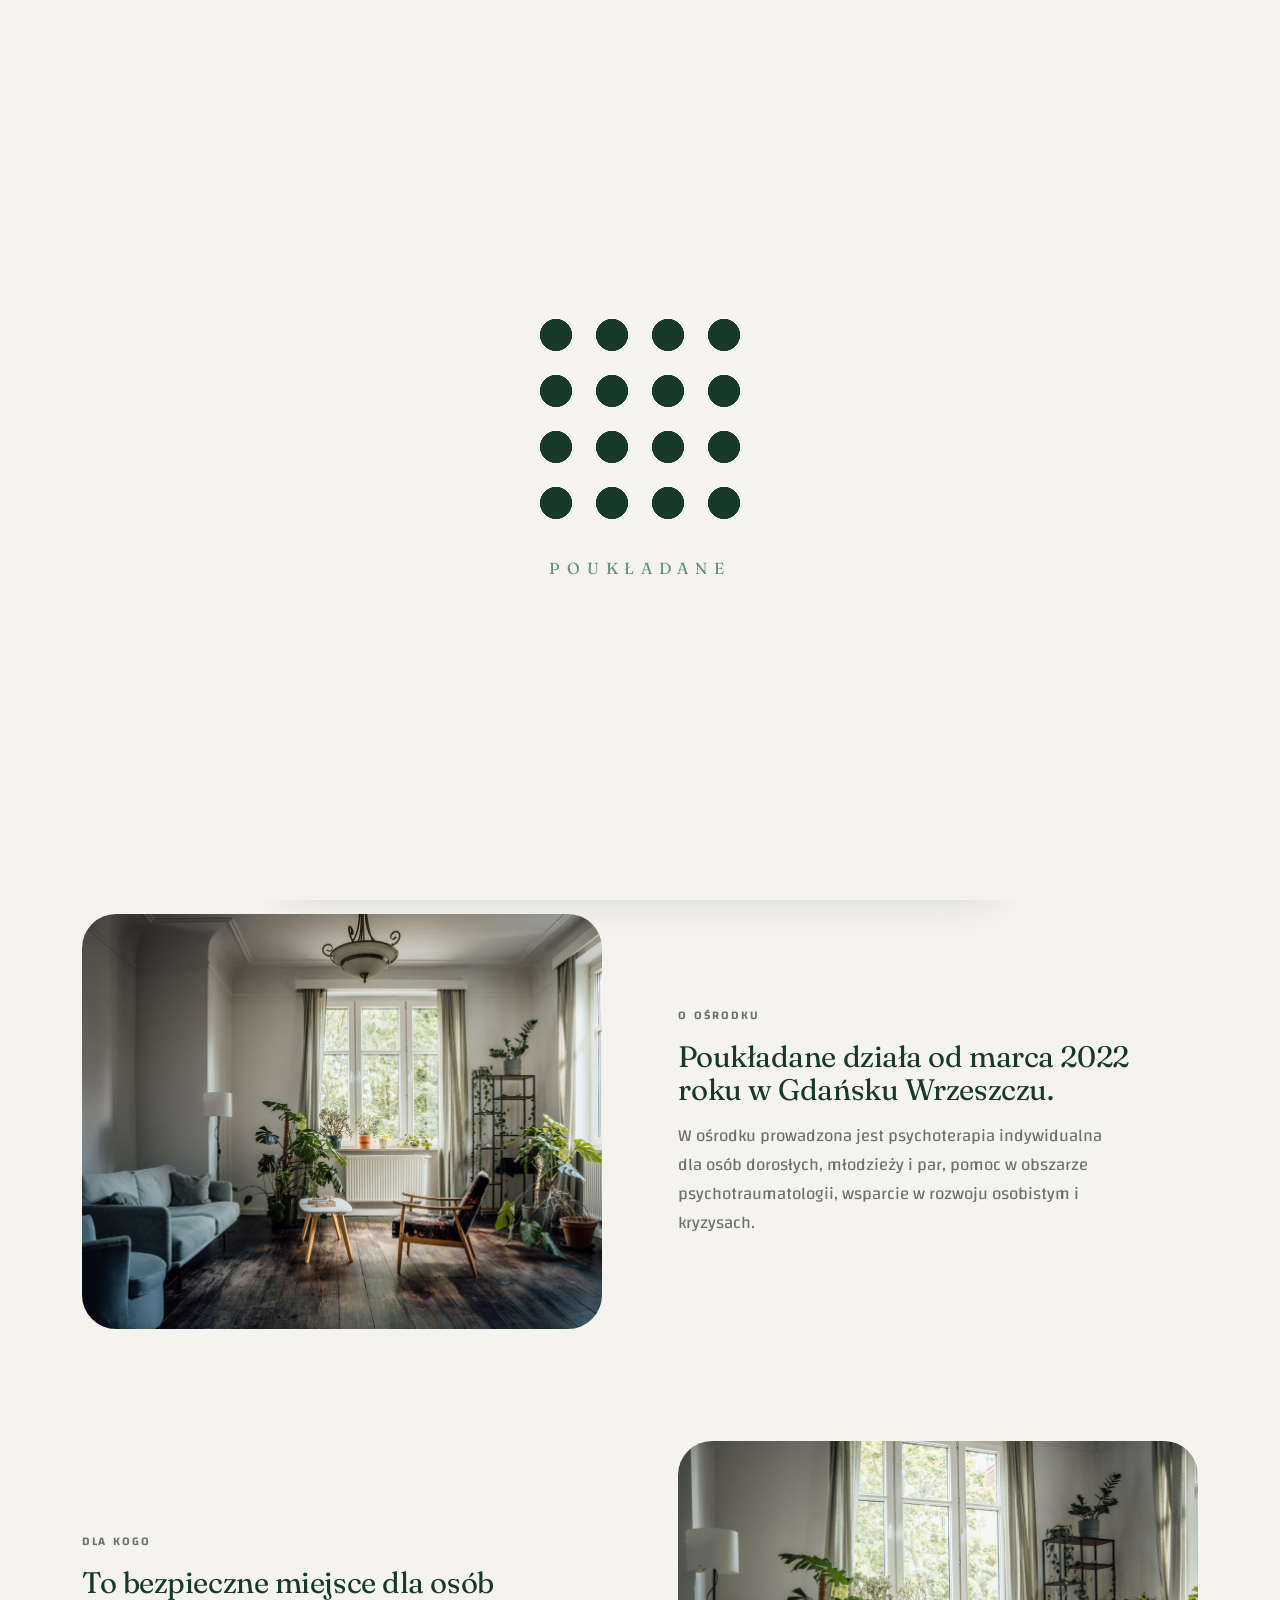
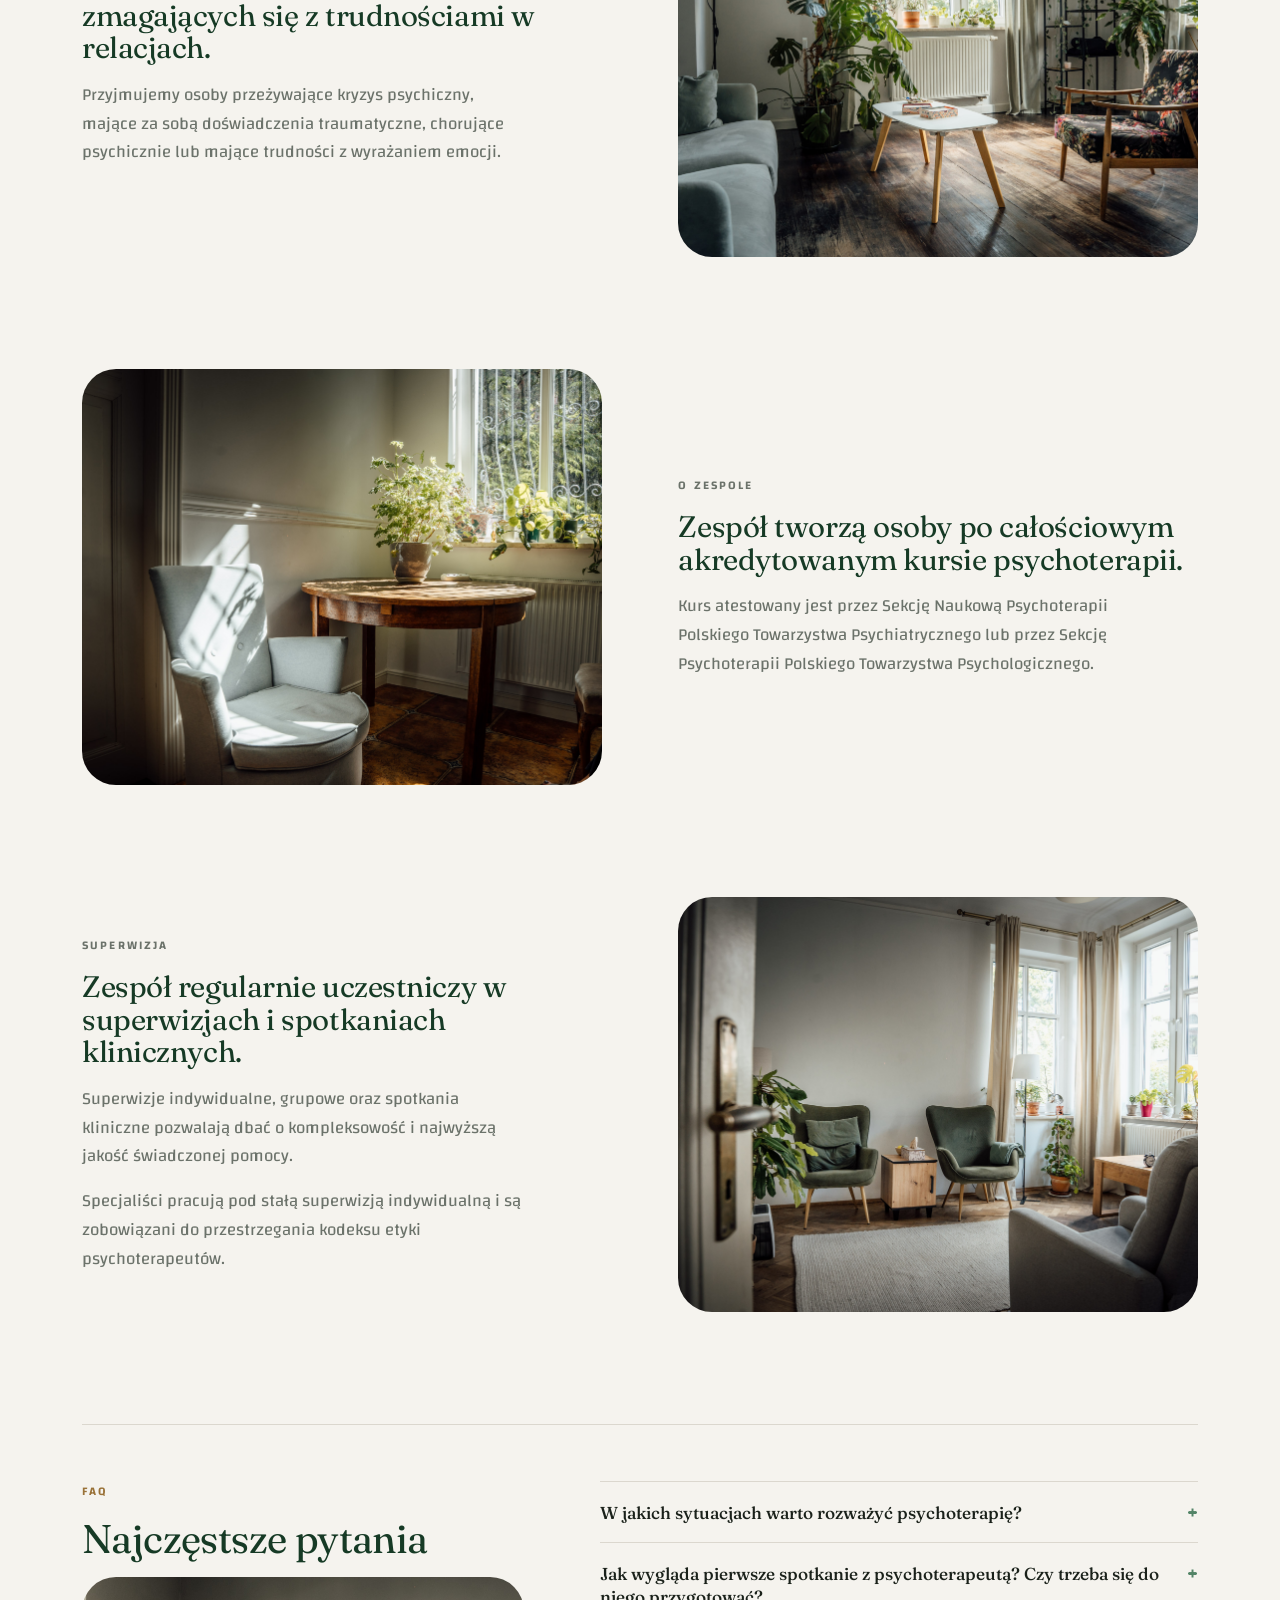
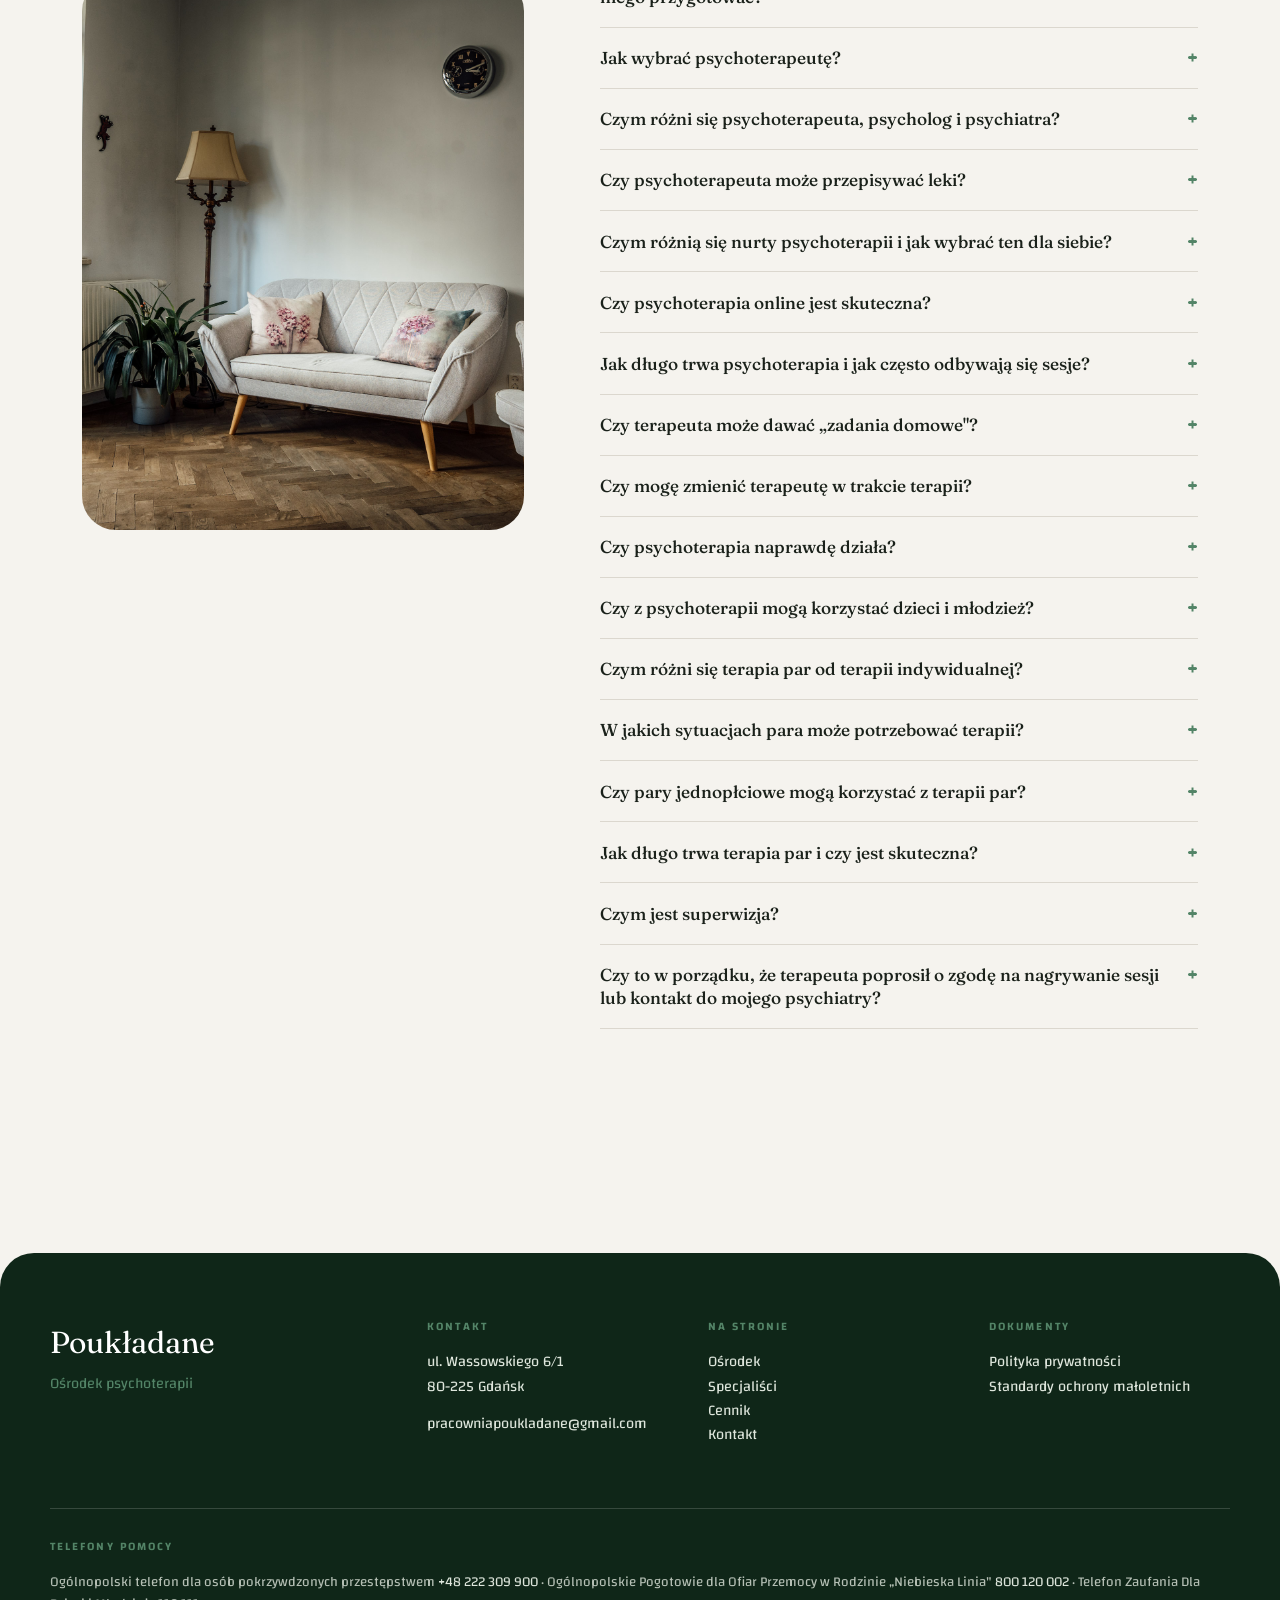
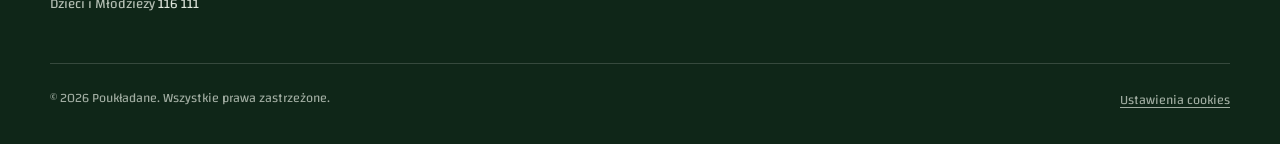
==== commit b0f4d973: "Zespół na zdjęciach, lżejszy pasek i ekran powitalny - zakładka Zespół: zdjęcie grupowe na górze, po" ====
--- a/index.html
+++ b/index.html
@@ -11,6 +11,31 @@
 <link rel="preconnect" href="https://fonts.gstatic.com" crossorigin>
 <link href="https://fonts.googleapis.com/css2?family=Changa:wght@200..800&family=Fraunces:opsz,wght@9..144,300..700&display=swap" rel="stylesheet">
 <link rel="stylesheet" href="styles.css">
+<meta name="theme-color" content="#F5F3EE">
+
+<!-- Ekran powitalny musi się pojawić od razu, zanim wczyta się styles.css,
+     dlatego jego podstawowe style są tutaj, w <head>. -->
+<style>
+  html.is-loading, html.is-loading body{ overflow: hidden; }
+  #loader{
+    position: fixed; inset: 0; z-index: 9999;
+    display: grid; place-items: center;
+    background: #F5F3EE;
+    transition: opacity .7s ease, visibility .7s;
+  }
+  #loader.is-done{ opacity: 0; visibility: hidden; pointer-events: none; }
+</style>
+<script>
+  /* Blokada przewijania musi wejść przed pierwszym malowaniem,
+     żeby strona nie mignęła pod ekranem powitalnym. */
+  document.documentElement.classList.add('is-loading');
+  /* Gdyby skrypt strony się nie wczytał — i tak odblokuj po 8 s. */
+  setTimeout(function(){
+    document.documentElement.classList.remove('is-loading');
+    var l = document.getElementById('loader');
+    if (l) l.classList.add('is-done');
+  }, 8000);
+</script>
 </head>
 <body>
 
@@ -29,6 +54,33 @@
     </filter>
   </defs>
 </svg>
+
+<!-- ══════════ EKRAN POWITALNY ══════════
+     Kropki ułożone jak w znaku z logo: łączą się w pigułki i rozłączają.
+     Znika po ~3 s (albo wcześniej, jeśli ktoś kliknie / wciśnie klawisz). -->
+<div id="loader" role="status" aria-label="Wczytywanie strony">
+  <div class="loader__inner">
+    <div class="loader__goo" aria-hidden="true">
+      <span class="loader__dot" style="--c:0;--r:0"></span>
+      <span class="loader__dot" style="--c:1;--r:0"></span>
+      <span class="loader__dot" style="--c:2;--r:0"></span>
+      <span class="loader__dot" style="--c:3;--r:0"></span>
+      <span class="loader__dot" style="--c:0;--r:1"></span>
+      <span class="loader__dot" style="--c:1;--r:1"></span>
+      <span class="loader__dot" style="--c:2;--r:1"></span>
+      <span class="loader__dot" style="--c:3;--r:1"></span>
+      <span class="loader__dot" style="--c:0;--r:2"></span>
+      <span class="loader__dot" style="--c:1;--r:2"></span>
+      <span class="loader__dot" style="--c:2;--r:2"></span>
+      <span class="loader__dot" style="--c:3;--r:2"></span>
+      <span class="loader__dot" style="--c:0;--r:3"></span>
+      <span class="loader__dot" style="--c:1;--r:3"></span>
+      <span class="loader__dot" style="--c:2;--r:3"></span>
+      <span class="loader__dot" style="--c:3;--r:3"></span>
+    </div>
+    <p class="loader__word" aria-hidden="true">Poukładane</p>
+  </div>
+</div>
 
 <!-- Belka: logo po lewej, menu po prawej -->
 <header class="masthead">
@@ -300,85 +352,197 @@
         <h1>Zespół</h1>
       </div>
 
-      <div class="beat reveal">
-        <figure class="beat__figure beat__figure--round"><img src="IMG/portrait.jpg" alt="Dorota Pytel" loading="lazy"></figure>
-        <div class="beat__text">
-          <p class="role">certyfikowany psychotraumatolog, psychoterapeutka, terapeutka rodzinna,
-          socjoterapeutka, pedagog resocjalizacji</p>
-          <h2>Dorota Pytel</h2>
-          <p>Specjalizuje się w terapii indywidualnej dla nastolatków i dorosłych, którzy doświadczyli
-          kryzysu, traumy lub trudności emocjonalnych. Pracuje również z osobami z depresją,
-          zaburzeniem osobowości. Pracuje z parami i rodzinami, wspierając ich w lepszym rozumieniu
-          siebie i poprawie komunikacji. Prowadzi diagnozę w kierunku dysocjacyjnych zaburzeń
-          tożsamości testem TADS-I oraz diagnozy psychotraumatologiczne.</p>
-          <p class="note">Ukończyła całościowy kurs psychoterapii atestowany przez Polskie Towarzystwo
-          Psychiatryczne i akredytowany przez Polskie Towarzystwo Psychologiczne, czteroletnie
-          szkolenie z psychotraumatologii, Podyplomowe Studia Psychologii Klinicznej, szkolenie
-          z Systemowej Terapii Rodzin, Studium Zaburzeń Odżywiania przy Ogólnopolskim Centrum
-          Zaburzeń Odżywiania. Aktualnie uczy się w Podyplomowym Studium Psychoterapii dzieci
-          i młodzieży. Pracuje w nurcie integracyjnym ze szczególnym uwzględnieniem nurtu
-          psychodynamicznego i systemowego.</p>
-        </div>
-      </div>
-
-      <div class="beat reveal">
-        <figure class="beat__figure beat__figure--round"><img src="IMG/portrait.jpg" alt="Sylwia Ćwiek-Górska" loading="lazy"></figure>
-        <div class="beat__text">
-          <p class="role">psycholog, psychoterapeutka w procesie certyfikacji</p>
-          <h2>Sylwia Ćwiek-Górska</h2>
-          <p>Prowadzi psychoterapię indywidualną dla osób dorosłych.</p>
-          <p class="note">Ukończyła całościowy akredytowany kurs psychoterapii atestowany przez
-          SNP PTP i SP PTP. Członkini Sekcji Naukowej Psychoterapii Polskiego Towarzystwa
-          Psychiatrycznego oraz Sekcji Psychoterapii Polskiego Towarzystwa Psychologicznego.
-          Pracuje w podejściu ericksonowskim.</p>
-        </div>
-      </div>
-
-      <div class="beat reveal">
-        <figure class="beat__figure beat__figure--round"><img src="IMG/portrait.jpg" alt="Anna Szymańczyk" loading="lazy"></figure>
-        <div class="beat__text">
-          <p class="role">psycholog i psychoterapeutka w trakcie certyfikacji</p>
-          <h2>Anna Szymańczyk</h2>
-          <p>Pracuje z osobami dorosłymi. Ma doświadczenie w pracy z osobami przeżywającymi różnego
-          rodzaju traumy, kryzysy oraz stratę. Zawodowo była związana ze szpitalem św. Wojciecha
-          w Gdańsku, gdzie udzielała wsparcia psychologicznego kobietom w okresie okołoporodowym.
-          W ramach projektu „Przystanek Mama" prowadziła konsultacje psychologiczne, koncentrując się
-          na wczesnym wykrywaniu depresji poporodowej.</p>
-          <p class="note">Stale rozwija swoje kompetencje, uczestnicząc w licznych kursach
-          i szkoleniach. Jest członkiem Sekcji Psychoterapii Polskiego Towarzystwa Psychologicznego.
-          Pracuje w oparciu o model integracyjny, łącząc podejścia różnych szkół psychoterapeutycznych
-          i indywidualnie dostosowując metody pracy do potrzeb pacjentów.</p>
-        </div>
-      </div>
-
-      <div class="beat reveal">
-        <figure class="beat__figure beat__figure--round"><img src="IMG/portrait.jpg" alt="Agnieszka Nowak" loading="lazy"></figure>
-        <div class="beat__text">
-          <p class="role">psycholożka, psychoterapeutka integratywna i psychodietetyczka</p>
-          <h2>Agnieszka Nowak</h2>
-          <p>Certyfikowana Terapeutka Psychoterapii Pozytywnej Transkulturowej (WAPP, Wiesbaden,
-          Niemcy). Członkini Polskiego Towarzystwa Psychoterapii Stosowanej (PTPS).</p>
-          <p class="note">Pracuje w nurcie integratywnym, łącząc techniki ericksonowskie, systemowe
-          i Psychoterapię Pozytywną Transkulturową. Jej podejście opiera się na akceptacji,
-          elastyczności i dostosowaniu metod do indywidualnych potrzeb pacjenta, co umożliwia rozwój
-          jego wewnętrznego potencjału.</p>
-        </div>
-      </div>
-
-      <div class="beat reveal">
-        <figure class="beat__figure beat__figure--round"><img src="IMG/portrait.jpg" alt="Miriam Gajda" loading="lazy"></figure>
-        <div class="beat__text">
-          <p class="role">psycholog, psychoonkolog i psychoterapeutka</p>
-          <h2>Miriam Gajda</h2>
-          <p>Prowadzi psychoterapię indywidualną (dorosłych i młodzieży), terapię par oraz rodzin.
-          Zajmuje się również szkoleniami i warsztatami z obszaru psychoedukacji i rozwoju
-          umiejętności miękkich.</p>
-          <p class="note">Pracuje integracyjnie w podejściach systemowym i humanistycznym (Gestalt),
-          wykorzystując również techniki poznawczo-behawioralne oraz ACT (Terapia Akceptacji
-          i Zaangażowania). Doświadczenie zdobywała pracując w gabinecie prywatnym, podczas pracy
-          i staży klinicznych na oddziałach psychiatrycznych, w środowiskowych domach samopomocy
-          oraz w hospicjum.</p>
-        </div>
+      <!-- zdjęcie grupowe całego zespołu -->
+      <figure class="team-hero reveal">
+        <img src="IMG/zespol/zespol_16.jpg"
+             alt="Zespół ośrodka Poukładane" loading="lazy">
+      </figure>
+
+      <p class="team-intro reveal">Tworzymy zespół psychoterapeutek o różnych
+      specjalizacjach i doświadczeniu. Poniżej krótko o każdej z nas —
+      rozwiń opis, żeby przeczytać więcej.</p>
+
+      <div class="people">
+
+        <!-- ───────── Dorota Pytel ───────── -->
+        <article class="person reveal">
+          <figure class="person__photo">
+            <img class="person__img person__img--a" src="IMG/zespol/zespol_09.jpg"
+                 alt="Dorota Pytel" loading="lazy">
+            <img class="person__img person__img--b" data-src="IMG/zespol/zespol_08.jpg"
+                 alt="" aria-hidden="true">
+          </figure>
+          <div class="person__body">
+            <p class="role">psychotraumatolog, psychoterapeutka rodzinna</p>
+            <h2 class="person__name">Dorota Pytel</h2>
+            <p class="person__lead">Pracuje z młodzieżą i dorosłymi po kryzysie
+            i traumie, prowadzi też terapię par oraz rodzin.</p>
+
+            <div class="person__more" id="more-dorota">
+              <div class="person__more-in">
+                <p>Specjalizuje się w terapii indywidualnej dla nastolatków i dorosłych,
+                którzy doświadczyli kryzysu, traumy lub trudności emocjonalnych. Pracuje
+                również z osobami z depresją, zaburzeniem osobowości. Pracuje z parami
+                i rodzinami, wspierając ich w lepszym rozumieniu siebie i poprawie
+                komunikacji. Prowadzi diagnozę w kierunku dysocjacyjnych zaburzeń
+                tożsamości testem TADS-I oraz diagnozy psychotraumatologiczne.</p>
+                <p class="note">Ukończyła całościowy kurs psychoterapii atestowany przez
+                Polskie Towarzystwo Psychiatryczne i akredytowany przez Polskie Towarzystwo
+                Psychologiczne, czteroletnie szkolenie z psychotraumatologii, Podyplomowe
+                Studia Psychologii Klinicznej, szkolenie z Systemowej Terapii Rodzin,
+                Studium Zaburzeń Odżywiania przy Ogólnopolskim Centrum Zaburzeń Odżywiania.
+                Aktualnie uczy się w Podyplomowym Studium Psychoterapii dzieci i młodzieży.
+                Pracuje w nurcie integracyjnym ze szczególnym uwzględnieniem nurtu
+                psychodynamicznego i systemowego.</p>
+              </div>
+            </div>
+
+            <button class="btn btn--ghost person__toggle" type="button"
+                    aria-expanded="false" aria-controls="more-dorota">
+              <span class="person__toggle-txt">więcej</span>
+              <span class="person__chev" aria-hidden="true"></span>
+            </button>
+          </div>
+        </article>
+
+        <!-- ───────── Sylwia Ćwiek-Górska ───────── -->
+        <article class="person reveal">
+          <figure class="person__photo">
+            <img class="person__img person__img--a" src="IMG/zespol/zespol_13.jpg"
+                 alt="Sylwia Ćwiek-Górska" loading="lazy">
+            <img class="person__img person__img--b" data-src="IMG/zespol/zespol_10.jpg"
+                 alt="" aria-hidden="true">
+          </figure>
+          <div class="person__body">
+            <p class="role">psycholog, psychoterapeutka w procesie certyfikacji</p>
+            <h2 class="person__name">Sylwia Ćwiek-Górska</h2>
+            <p class="person__lead">Prowadzi psychoterapię indywidualną osób dorosłych
+            w podejściu ericksonowskim.</p>
+
+            <div class="person__more" id="more-sylwia">
+              <div class="person__more-in">
+                <p>Prowadzi psychoterapię indywidualną dla osób dorosłych.</p>
+                <p class="note">Ukończyła całościowy akredytowany kurs psychoterapii
+                atestowany przez SNP PTP i SP PTP. Członkini Sekcji Naukowej Psychoterapii
+                Polskiego Towarzystwa Psychiatrycznego oraz Sekcji Psychoterapii Polskiego
+                Towarzystwa Psychologicznego. Pracuje w podejściu ericksonowskim.</p>
+              </div>
+            </div>
+
+            <button class="btn btn--ghost person__toggle" type="button"
+                    aria-expanded="false" aria-controls="more-sylwia">
+              <span class="person__toggle-txt">więcej</span>
+              <span class="person__chev" aria-hidden="true"></span>
+            </button>
+          </div>
+        </article>
+
+        <!-- ───────── Anna Szymańczyk ───────── -->
+        <article class="person reveal">
+          <figure class="person__photo">
+            <img class="person__img person__img--a" src="IMG/zespol/zespol_06.jpg"
+                 alt="Anna Szymańczyk" loading="lazy">
+            <img class="person__img person__img--b" data-src="IMG/zespol/zespol_04.jpg"
+                 alt="" aria-hidden="true">
+          </figure>
+          <div class="person__body">
+            <p class="role">psycholog, psychoterapeutka w trakcie certyfikacji</p>
+            <h2 class="person__name">Anna Szymańczyk</h2>
+            <p class="person__lead">Towarzyszy dorosłym w traumie, kryzysie i stracie;
+            wspiera kobiety w okresie okołoporodowym.</p>
+
+            <div class="person__more" id="more-anna">
+              <div class="person__more-in">
+                <p>Pracuje z osobami dorosłymi. Ma doświadczenie w pracy z osobami
+                przeżywającymi różnego rodzaju traumy, kryzysy oraz stratę. Zawodowo była
+                związana ze szpitalem św. Wojciecha w Gdańsku, gdzie udzielała wsparcia
+                psychologicznego kobietom w okresie okołoporodowym. W ramach projektu
+                „Przystanek Mama" prowadziła konsultacje psychologiczne, koncentrując się
+                na wczesnym wykrywaniu depresji poporodowej.</p>
+                <p class="note">Stale rozwija swoje kompetencje, uczestnicząc w licznych
+                kursach i szkoleniach. Jest członkiem Sekcji Psychoterapii Polskiego
+                Towarzystwa Psychologicznego. Pracuje w oparciu o model integracyjny,
+                łącząc podejścia różnych szkół psychoterapeutycznych i indywidualnie
+                dostosowując metody pracy do potrzeb pacjentów.</p>
+              </div>
+            </div>
+
+            <button class="btn btn--ghost person__toggle" type="button"
+                    aria-expanded="false" aria-controls="more-anna">
+              <span class="person__toggle-txt">więcej</span>
+              <span class="person__chev" aria-hidden="true"></span>
+            </button>
+          </div>
+        </article>
+
+        <!-- ───────── Miriam Gajda ───────── -->
+        <article class="person reveal">
+          <figure class="person__photo">
+            <img class="person__img person__img--a" src="IMG/zespol/zespol_02.jpg"
+                 alt="Miriam Gajda" loading="lazy">
+            <img class="person__img person__img--b" data-src="IMG/zespol/zespol_03.jpg"
+                 alt="" aria-hidden="true">
+          </figure>
+          <div class="person__body">
+            <p class="role">psycholog, psychoonkolog i psychoterapeutka</p>
+            <h2 class="person__name">Miriam Gajda</h2>
+            <p class="person__lead">Prowadzi terapię indywidualną dorosłych i młodzieży,
+            a także terapię par oraz rodzin.</p>
+
+            <div class="person__more" id="more-miriam">
+              <div class="person__more-in">
+                <p>Prowadzi psychoterapię indywidualną (dorosłych i młodzieży), terapię par
+                oraz rodzin. Zajmuje się również szkoleniami i warsztatami z obszaru
+                psychoedukacji i rozwoju umiejętności miękkich.</p>
+                <p class="note">Pracuje integracyjnie w podejściach systemowym
+                i humanistycznym (Gestalt), wykorzystując również techniki
+                poznawczo-behawioralne oraz ACT (Terapia Akceptacji i Zaangażowania).
+                Doświadczenie zdobywała pracując w gabinecie prywatnym, podczas pracy
+                i staży klinicznych na oddziałach psychiatrycznych, w środowiskowych
+                domach samopomocy oraz w hospicjum.</p>
+              </div>
+            </div>
+
+            <button class="btn btn--ghost person__toggle" type="button"
+                    aria-expanded="false" aria-controls="more-miriam">
+              <span class="person__toggle-txt">więcej</span>
+              <span class="person__chev" aria-hidden="true"></span>
+            </button>
+          </div>
+        </article>
+
+        <!-- ───────── Agnieszka Nowak ───────── -->
+        <article class="person reveal">
+          <figure class="person__photo person__photo--mono">
+            <span class="person__mono" aria-hidden="true">AN</span>
+          </figure>
+          <div class="person__body">
+            <p class="role">psychoterapeutka integratywna, psychodietetyczka</p>
+            <h2 class="person__name">Agnieszka Nowak</h2>
+            <p class="person__lead">Pracuje integratywnie, łącząc Psychoterapię Pozytywną
+            Transkulturową z technikami ericksonowskimi.</p>
+
+            <div class="person__more" id="more-agnieszka">
+              <div class="person__more-in">
+                <p>Certyfikowana Terapeutka Psychoterapii Pozytywnej Transkulturowej
+                (WAPP, Wiesbaden, Niemcy). Członkini Polskiego Towarzystwa Psychoterapii
+                Stosowanej (PTPS).</p>
+                <p class="note">Pracuje w nurcie integratywnym, łącząc techniki
+                ericksonowskie, systemowe i Psychoterapię Pozytywną Transkulturową.
+                Jej podejście opiera się na akceptacji, elastyczności i dostosowaniu metod
+                do indywidualnych potrzeb pacjenta, co umożliwia rozwój jego wewnętrznego
+                potencjału.</p>
+              </div>
+            </div>
+
+            <button class="btn btn--ghost person__toggle" type="button"
+                    aria-expanded="false" aria-controls="more-agnieszka">
+              <span class="person__toggle-txt">więcej</span>
+              <span class="person__chev" aria-hidden="true"></span>
+            </button>
+          </div>
+        </article>
+
       </div>
     </section>
 
--- a/styles.css
+++ b/styles.css
@@ -65,7 +65,7 @@
   position: sticky;
   top: 0;
   z-index: 30;
-  background: var(--bg);
+  background: transparent;   /* bez białej płyty — prześwituje tło strony */
   display: grid;
   grid-template-columns: auto 1fr;
   align-items: center;
@@ -75,19 +75,46 @@
   padding: 2rem 2.5rem 1.75rem;
 }
 
-/* delikatny cień, gdy belka przykleja się do góry i podjeżdża pod nią treść */
-.masthead{ transition: box-shadow .3s ease, padding .3s ease; }
-body.is-stuck .masthead{ box-shadow: 0 6px 22px rgba(15, 38, 24, .07); }
-
-/* cienka linia pod belką — na całą szerokość okna */
+.masthead{ transition: padding .3s ease; }
+
+/* Na górze strony belka jest całkiem przezroczysta.
+   Dopiero przy scrollu pojawia się delikatna, rozmyta płyta w kolorze tła —
+   obie warstwy idą na całą szerokość okna, nie tylko na szerokość kolumny. */
+.masthead::before,
 .masthead::after{
   content: "";
   position: absolute;
-  left: 2.5rem;
-  right: 2.5rem;
+  left: 50%;
+  width: 100vw;
+  transform: translateX(-50%);
+  opacity: 0;
+  transition: opacity .35s ease;
+  pointer-events: none;
+}
+
+.masthead::before{
+  top: 0;
+  bottom: 0;
+  z-index: -1;
+  background: color-mix(in srgb, var(--bg) 80%, transparent);
+  -webkit-backdrop-filter: blur(14px) saturate(1.25);
+  backdrop-filter: blur(14px) saturate(1.25);
+}
+
+/* symboliczny, cieniutki pasek pod belką */
+.masthead::after{
   bottom: 0;
   height: 1px;
-  background: linear-gradient(to right, transparent, var(--hair) 12%, var(--hair) 88%, transparent);
+  background: linear-gradient(to right,
+              transparent, var(--hair) 18%, var(--hair) 82%, transparent);
+}
+
+body.is-stuck .masthead::before,
+body.is-stuck .masthead::after{ opacity: 1; }
+
+/* przeglądarki bez color-mix: zwykłe półprzezroczyste tło */
+@supports not (background: color-mix(in srgb, red 50%, transparent)){
+  .masthead::before{ background: rgba(245, 243, 238, .82); }
 }
 
 .masthead__logo{ display: block; line-height: 0; }
@@ -791,6 +818,265 @@
 .hero__text h1{ font-size: clamp(1.9rem, 3.2vw, 2.7rem); max-width: 22ch; }
 .opener h1{ max-width: none; }
 
+
+/* ────────────────────────────────────────────
+   EKRAN POWITALNY — kropki ze znaku firmowego
+   Znak w logo to siatka 4×4 kropek, które zlewają się
+   w pigułki. Tutaj robią to na przemian: w poziomie,
+   potem w pionie — i z powrotem.
+   ──────────────────────────────────────────── */
+#loader{
+  --ld: 34px;          /* średnica kropki */
+  --lg: 22px;          /* odstęp między kropkami */
+  /* dojazd do sąsiada: tyle, żeby kropki zlały się w pigułkę 2:1,
+     jak w znaku z logo. Liczone od rozstawu, więc skaluje się z rozmiarem. */
+  --lx: calc((var(--ld) + var(--lg)) * .3);
+}
+
+.loader__inner{
+  display: grid;
+  justify-items: center;
+  gap: 2.2rem;
+  animation: loaderIn .7s ease both;
+}
+
+.loader__goo{
+  display: grid;
+  grid-template-columns: repeat(4, var(--ld));
+  grid-auto-rows: var(--ld);
+  gap: var(--lg);
+  filter: url('#gooeyness');
+  animation: loaderBreathe 2.6s ease-in-out infinite;
+}
+
+.loader__dot{
+  width: var(--ld);
+  height: var(--ld);
+  border-radius: 50%;
+  background: var(--main);
+  animation: loaderGoo 2.6s ease-in-out infinite;
+}
+
+/* kolumny nieparzyste jadą w prawo, parzyste w lewo → pigułki poziome */
+.loader__dot:nth-child(odd){  --hx: var(--lx); }
+.loader__dot:nth-child(even){ --hx: calc(var(--lx) * -1); }
+
+/* rzędy 1 i 3 jadą w dół, 2 i 4 w górę → pigułki pionowe */
+.loader__dot:nth-child(-n+4){ --vy: var(--lx); }
+.loader__dot:nth-child(n+5):nth-child(-n+8){  --vy: calc(var(--lx) * -1); }
+.loader__dot:nth-child(n+9):nth-child(-n+12){ --vy: var(--lx); }
+.loader__dot:nth-child(n+13){ --vy: calc(var(--lx) * -1); }
+
+@keyframes loaderGoo{
+  0%,  10%  { transform: translate(0, 0); }
+  22%, 34%  { transform: translate(var(--hx), 0); }
+  46%, 52%  { transform: translate(0, 0); }
+  64%, 76%  { transform: translate(0, var(--vy)); }
+  88%, 100% { transform: translate(0, 0); }
+}
+
+@keyframes loaderBreathe{
+  0%, 100% { transform: scale(1); }
+  50%      { transform: scale(1.05); }
+}
+
+@keyframes loaderIn{
+  from{ opacity: 0; transform: scale(.9); }
+  to  { opacity: 1; transform: none; }
+}
+
+.loader__word{
+  margin: 0;
+  font-family: var(--font-display);
+  font-size: 1rem;
+  letter-spacing: .42em;
+  text-transform: uppercase;
+  color: var(--secondary);
+  animation: loaderWord 1s ease .35s both;
+}
+
+@keyframes loaderWord{
+  from{ opacity: 0; transform: translateY(8px); }
+  to  { opacity: .9; transform: none; }
+}
+
+
+/* ────────────────────────────────────────────
+   ZESPÓŁ — zdjęcie grupowe + karty terapeutek
+   ──────────────────────────────────────────── */
+.team-hero{
+  overflow: hidden;
+  border-radius: calc(var(--round) * 1.4);
+  background: var(--hair);
+  aspect-ratio: 16 / 9;
+  margin-bottom: 2.5rem;
+}
+/* kadr podciągnięty w górę — twarze zespołu są nad środkiem zdjęcia */
+.team-hero img{ object-position: center 42%; }
+.team-hero img{
+  transition: transform 1.2s cubic-bezier(.2, .7, .3, 1);
+}
+.team-hero:hover img{ transform: scale(1.03); }
+
+.team-intro{
+  max-width: 54ch;
+  color: var(--muted);
+  margin: 0 0 clamp(3rem, 6vw, 4.5rem);
+}
+
+.people{
+  display: grid;
+  grid-template-columns: repeat(3, 1fr);
+  gap: clamp(2.5rem, 5vw, 3.5rem) clamp(1.75rem, 3vw, 2.5rem);
+  align-items: start;
+  margin-bottom: clamp(2rem, 5vw, 3.5rem);
+}
+
+.person{
+  display: flex;
+  flex-direction: column;
+}
+
+/* stopniowane wejście kart */
+.people .person:nth-child(2){ transition-delay: .08s; }
+.people .person:nth-child(3){ transition-delay: .16s; }
+.people .person:nth-child(4){ transition-delay: .24s; }
+.people .person:nth-child(5){ transition-delay: .32s; }
+
+.person__photo{
+  position: relative;
+  aspect-ratio: 4 / 5;
+  overflow: hidden;
+  border-radius: var(--round);
+  background: var(--hair);
+  margin-bottom: 1.5rem;
+}
+
+.person__img{
+  position: absolute;
+  inset: 0;
+  width: 100%;
+  height: 100%;
+  object-fit: cover;
+  transition: opacity .65s ease, transform 1.2s cubic-bezier(.2, .7, .3, 1);
+}
+.person__img--b{ opacity: 0; }
+
+/* po rozwinięciu portret przechodzi w drugie ujęcie */
+.person.is-open .person__img--a{ opacity: 0; }
+.person.is-open .person__img--b{ opacity: 1; }
+
+.person__photo:hover .person__img{ transform: scale(1.035); }
+
+/* kafel zastępczy, gdy nie ma jeszcze zdjęcia */
+.person__photo--mono{
+  display: grid;
+  place-items: center;
+  background:
+    radial-gradient(circle at 1px 1px, rgba(255,255,255,.14) 1.5px, transparent 1.6px)
+      0 0 / 22px 22px,
+    var(--main);
+}
+.person__mono{
+  font-family: var(--font-display);
+  font-size: clamp(2.6rem, 6vw, 3.6rem);
+  letter-spacing: .06em;
+  color: #fff;
+  opacity: .9;
+}
+
+.person__body{
+  display: flex;
+  flex-direction: column;
+  align-items: flex-start;
+}
+
+.person__name{
+  margin: 0 0 .7rem;
+  font-size: clamp(1.3rem, 2.2vw, 1.6rem);
+  line-height: 1.25;
+}
+
+.person__lead{
+  color: var(--muted);
+  margin: 0 0 1.25rem;
+  max-width: 38ch;
+}
+
+/* Przycisk zostaje tuż pod jednym zdaniem, opis rozwija się POD nim —
+   dzięki temu „więcej” nie ucieka na dół razem z tekstem. */
+.person__toggle{ order: 1; }
+.person__more{ order: 2; }
+
+/* rozwijany opis — animacja przez grid 0fr → 1fr */
+.person__more{
+  display: grid;
+  grid-template-rows: 0fr;
+  opacity: 0;
+  width: 100%;
+  transition: grid-template-rows .5s cubic-bezier(.3, .8, .3, 1),
+              opacity .4s ease,
+              margin-top .5s ease;
+}
+.person__more-in{ overflow: hidden; min-height: 0; }
+
+.person.is-open .person__more{
+  grid-template-rows: 1fr;
+  opacity: 1;
+  margin-top: 1.35rem;
+}
+
+.person__more p{ color: var(--muted); margin: 0 0 1rem; max-width: 44ch; }
+.person__more p:last-child{ margin-bottom: 0; }
+
+/* przycisk „więcej” */
+.person__toggle{
+  display: inline-flex;
+  align-items: center;
+  gap: .55rem;
+  transition: background .25s ease, color .25s ease,
+              border-color .25s ease, transform .2s ease;
+}
+.person__toggle:active{ transform: translateY(1px); }
+
+.person__chev{
+  width: .5rem;
+  height: .5rem;
+  border-right: 1.5px solid currentColor;
+  border-bottom: 1.5px solid currentColor;
+  transform: translateY(-2px) rotate(45deg);
+  transition: transform .4s cubic-bezier(.3, .8, .3, 1);
+}
+.person.is-open .person__chev{ transform: translateY(1px) rotate(-135deg); }
+
+
+/* ────────────────────────────────────────────
+   DROBNE OŻYWIENIE — delikatne, nienachalne
+   ──────────────────────────────────────────── */
+
+/* zdjęcia wnętrz lekko przybliżają się pod kursorem */
+.beat__figure,
+.hero__figure{ overflow: hidden; }
+.beat__figure img,
+.hero__figure img{
+  transition: transform 1.2s cubic-bezier(.2, .7, .3, 1);
+}
+.beat__figure:hover img,
+.hero__figure:hover img{ transform: scale(1.04); }
+
+/* strzałka w odnośniku „Kontakt →” lekko odjeżdża */
+.cta__link{ display: inline-flex; gap: .35rem; }
+.cta__link::after{
+  content: "";
+  transition: transform .3s ease;
+}
+.cta__link:hover{ letter-spacing: .01em; }
+
+/* przyciski reagują na wciśnięcie */
+.btn{ transition: background .25s ease, color .25s ease,
+                  border-color .25s ease, transform .2s ease; }
+.btn:active{ transform: translateY(1px); }
+
 /* ────────────────────────────────────────────
    RESPONSYWNOŚĆ
    ──────────────────────────────────────────── */
@@ -804,7 +1090,6 @@
   }
   .nav{ align-items: center; justify-self: center; }
   .masthead__spacer{ display: none; }
-  .masthead::after{ left: 1.5rem; right: 1.5rem; }
 
   /* po przewinięciu w belce zostaje samo menu — logo znika,
      żeby przyklejony pasek nie zjadał połowy ekranu telefonu */
@@ -855,3 +1140,45 @@
   .panel{ animation: none !important; }
   .reveal{ opacity: 1; transform: none; transition: none; }
 }
+
+/* ────────────────────────────────────────────
+   ZESPÓŁ + EKRAN POWITALNY — mniejsze ekrany
+   ──────────────────────────────────────────── */
+/* dwie kolumny na węższych ekranach… */
+@media (max-width: 1099px){
+  .people{ grid-template-columns: repeat(2, 1fr); }
+}
+
+/* …i jedna na telefonie */
+@media (max-width: 700px){
+  .people{ grid-template-columns: 1fr; gap: 3rem; }
+  .person__lead{ max-width: none; }
+  .person .role{ min-height: 0; }
+  .team-hero{ aspect-ratio: 4 / 3; border-radius: var(--round); }
+  #loader{ --ld: 26px; --lg: 18px; }
+  .loader__word{ font-size: .82rem; letter-spacing: .34em; }
+}
+
+/* nazwiska w jednym rzędzie, mimo różnej długości specjalizacji */
+@media (min-width: 701px){
+  .person .role{ min-height: 2.8rem; }
+}
+
+@media (prefers-reduced-motion: reduce){
+  .loader__goo,
+  .loader__dot,
+  .loader__inner,
+  .loader__word{ animation: none !important; }
+  .loader__word{ opacity: .9; }
+  .team-hero img,
+  .person__img,
+  .beat__figure img,
+  .hero__figure img{ transition: none; }
+  .team-hero:hover img,
+  .person__photo:hover .person__img,
+  .beat__figure:hover img,
+  .hero__figure:hover img{ transform: none; }
+  .person__more{ transition: none; }
+  .person__chev{ transition: none; }
+  .people .person{ transition-delay: 0s !important; }
+}
